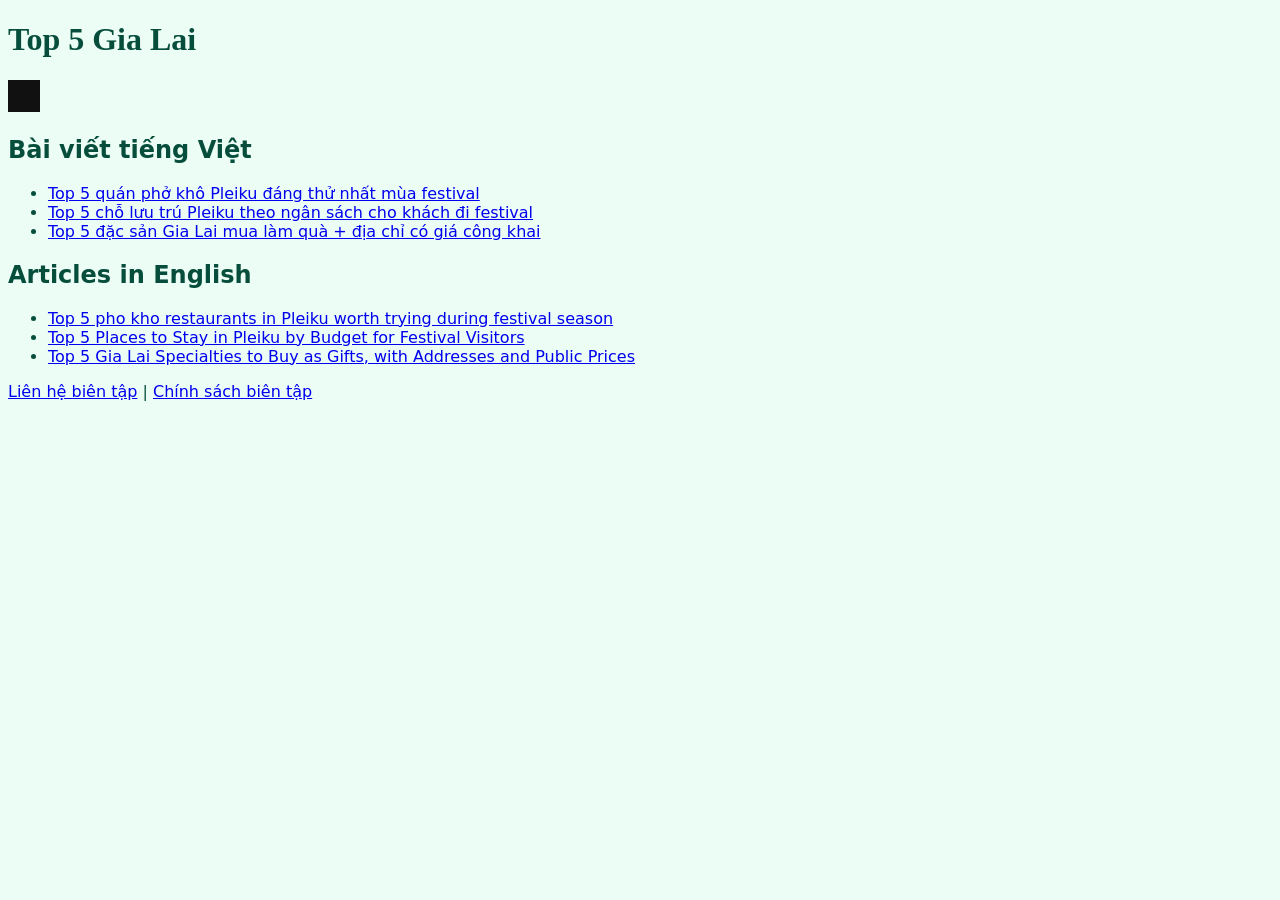
==== index.html @ 8ee1251d "Deploy top5gialai site v2 (frame + 6 articles, Analytics, CSP fix)" ====
<!DOCTYPE html><html lang="vi"><head><meta http-equiv="Content-Security-Policy" content="default-src 'self'; img-src 'self' data: https://static.cloudflareinsights.com; script-src-elem 'self' https://static.cloudflareinsights.com https://www.googletagmanager.com 'sha256-UXmooJPguoqOtVRpI6l/FpOUixE/SNHxZro4If8JUB8=' 'sha256-Fy3p0qXgxsCeh59UKZ5259oJk9CBX78bIwkifo+Gm1g='; style-src-elem 'self'; connect-src 'self' https://static.cloudflareinsights.com https://www.google-analytics.com https://region1.google-analytics.com https://www.googletagmanager.com;"><meta charset="utf-8"><title>Top 5 Gia Lai</title><meta name="description" content="Top 5 Gia Lai: top 5 quán phở khô Pleiku, chỗ lưu trú theo ngân sách và đặc sản Gia Lai mua làm quà."><meta name="viewport" content="width=device-width,initial-scale=1"><link rel="canonical" href="https://top5gialai.com/"><meta property="og:title" content="Top 5 Gia Lai"><meta property="og:image" content="/anh-thu.png"><meta property="og:description" content="Top 5 Gia Lai: top 5 quán phở khô Pleiku, chỗ lưu trú theo ngân sách và đặc sản Gia Lai mua làm quà."><script type="application/ld+json">{"@context":"https://schema.org","@type":"WebSite","name":"Top 5 Gia Lai"}</script>  <script type="module" crossorigin="" src="/assets/index-7Z1wh7cP.js"></script>
  <link rel="stylesheet" crossorigin="" href="/assets/index-DEoJrRp4.css">
<!-- Google tag (gtag.js) -->
<script async src="https://www.googletagmanager.com/gtag/js?id=G-HRZZ1B5LQT"></script>
<script>
  window.dataLayer = window.dataLayer || [];
  function gtag(){dataLayer.push(arguments);}
  gtag('js', new Date());
  gtag('config', 'G-HRZZ1B5LQT');
</script>
</head><body><h1>Top 5 Gia Lai</h1><img src="/logo.svg" width="32" height="32" alt="Logo mẫu">
<h2>Bài viết tiếng Việt</h2><ul>
<li><a href="/bai-viet/top-5-quan-pho-kho-pleiku.html">Top 5 quán phở khô Pleiku đáng thử nhất mùa festival</a></li>
<li><a href="/bai-viet/top-5-cho-luu-tru-pleiku-theo-ngan-sach.html">Top 5 chỗ lưu trú Pleiku theo ngân sách cho khách đi festival</a></li>
<li><a href="/bai-viet/top-5-dac-san-gia-lai-mua-lam-qua-dia-chi-gia-cong-khai.html">Top 5 đặc sản Gia Lai mua làm quà + địa chỉ có giá công khai</a></li>
</ul><h2>Articles in English</h2><ul>
<li><a href="/bai-viet/top-5-pho-kho-pleiku-en.html">Top 5 pho kho restaurants in Pleiku worth trying during festival season</a></li>
<li><a href="/bai-viet/top-5-places-to-stay-pleiku-by-budget-en.html">Top 5 Places to Stay in Pleiku by Budget for Festival Visitors</a></li>
<li><a href="/bai-viet/top-5-gia-lai-specialties-gifts-en.html">Top 5 Gia Lai Specialties to Buy as Gifts, with Addresses and Public Prices</a></li>
</ul><p><a href="/lien-he.html">Liên hệ biên tập</a> | <a href="/chinh-sach-bien-tap.html">Chính sách biên tập</a></p>
<script defer src="https://static.cloudflareinsights.com/beacon.min.js" data-cf-beacon='{"token": "f474a5814be14bfebde45ad0e4297046"}'></script></body></html>
---- assets/index-DEoJrRp4.css ----
@font-face{font-family:Be Vietnam Pro;font-style:normal;font-display:swap;font-weight:700;src:url(/assets/be-vietnam-pro-latin-700-normal-DlW1Zbsh.woff2)format("woff2"),url(/assets/be-vietnam-pro-latin-700-normal-C2EtzaOi.woff)format("woff")}@font-face{font-family:Be Vietnam Pro;font-style:normal;font-display:swap;font-weight:700;src:url(/assets/be-vietnam-pro-vietnamese-700-normal-Csr0PCuG.woff2)format("woff2"),url(/assets/be-vietnam-pro-vietnamese-700-normal-By_5yT39.woff)format("woff")}@font-face{font-family:Noto Sans;font-style:normal;font-display:swap;font-weight:400;src:url(/assets/noto-sans-latin-400-normal-BTkUljjl.woff2)format("woff2"),url(/assets/noto-sans-latin-400-normal-DPpKfCgK.woff)format("woff")}@font-face{font-family:Noto Sans;font-style:normal;font-display:swap;font-weight:400;src:url(/assets/noto-sans-vietnamese-400-normal-D2wP-Vm-.woff2)format("woff2"),url(/assets/noto-sans-vietnamese-400-normal-C3Al4sv4.woff)format("woff")}@font-face{font-family:Noto Sans;font-style:normal;font-display:swap;font-weight:700;src:url(/assets/noto-sans-latin-700-normal-CrvTEWhy.woff2)format("woff2"),url(/assets/noto-sans-latin-700-normal-ZyrKABVF.woff)format("woff")}@font-face{font-family:Noto Sans;font-style:normal;font-display:swap;font-weight:700;src:url(/assets/noto-sans-vietnamese-700-normal-DayJ0F-f.woff2)format("woff2"),url(/assets/noto-sans-vietnamese-700-normal-1GL2JyGE.woff)format("woff")}:root{--primary:#059669;--accent:#ea580c;--bg:#ecfdf5;--fg:#064e3b;--muted:#475569;--border:#a7f3d0;--on-primary:#000;--on-accent:#000}body{background:var(--bg);color:var(--fg);font-family:Roboto,system-ui,sans-serif}h1{font-family:Newsreader,Georgia,serif}.btn{background:var(--primary);color:var(--on-primary);border:1px solid var(--border)}.btn-cta{background:var(--accent);color:var(--on-accent)}
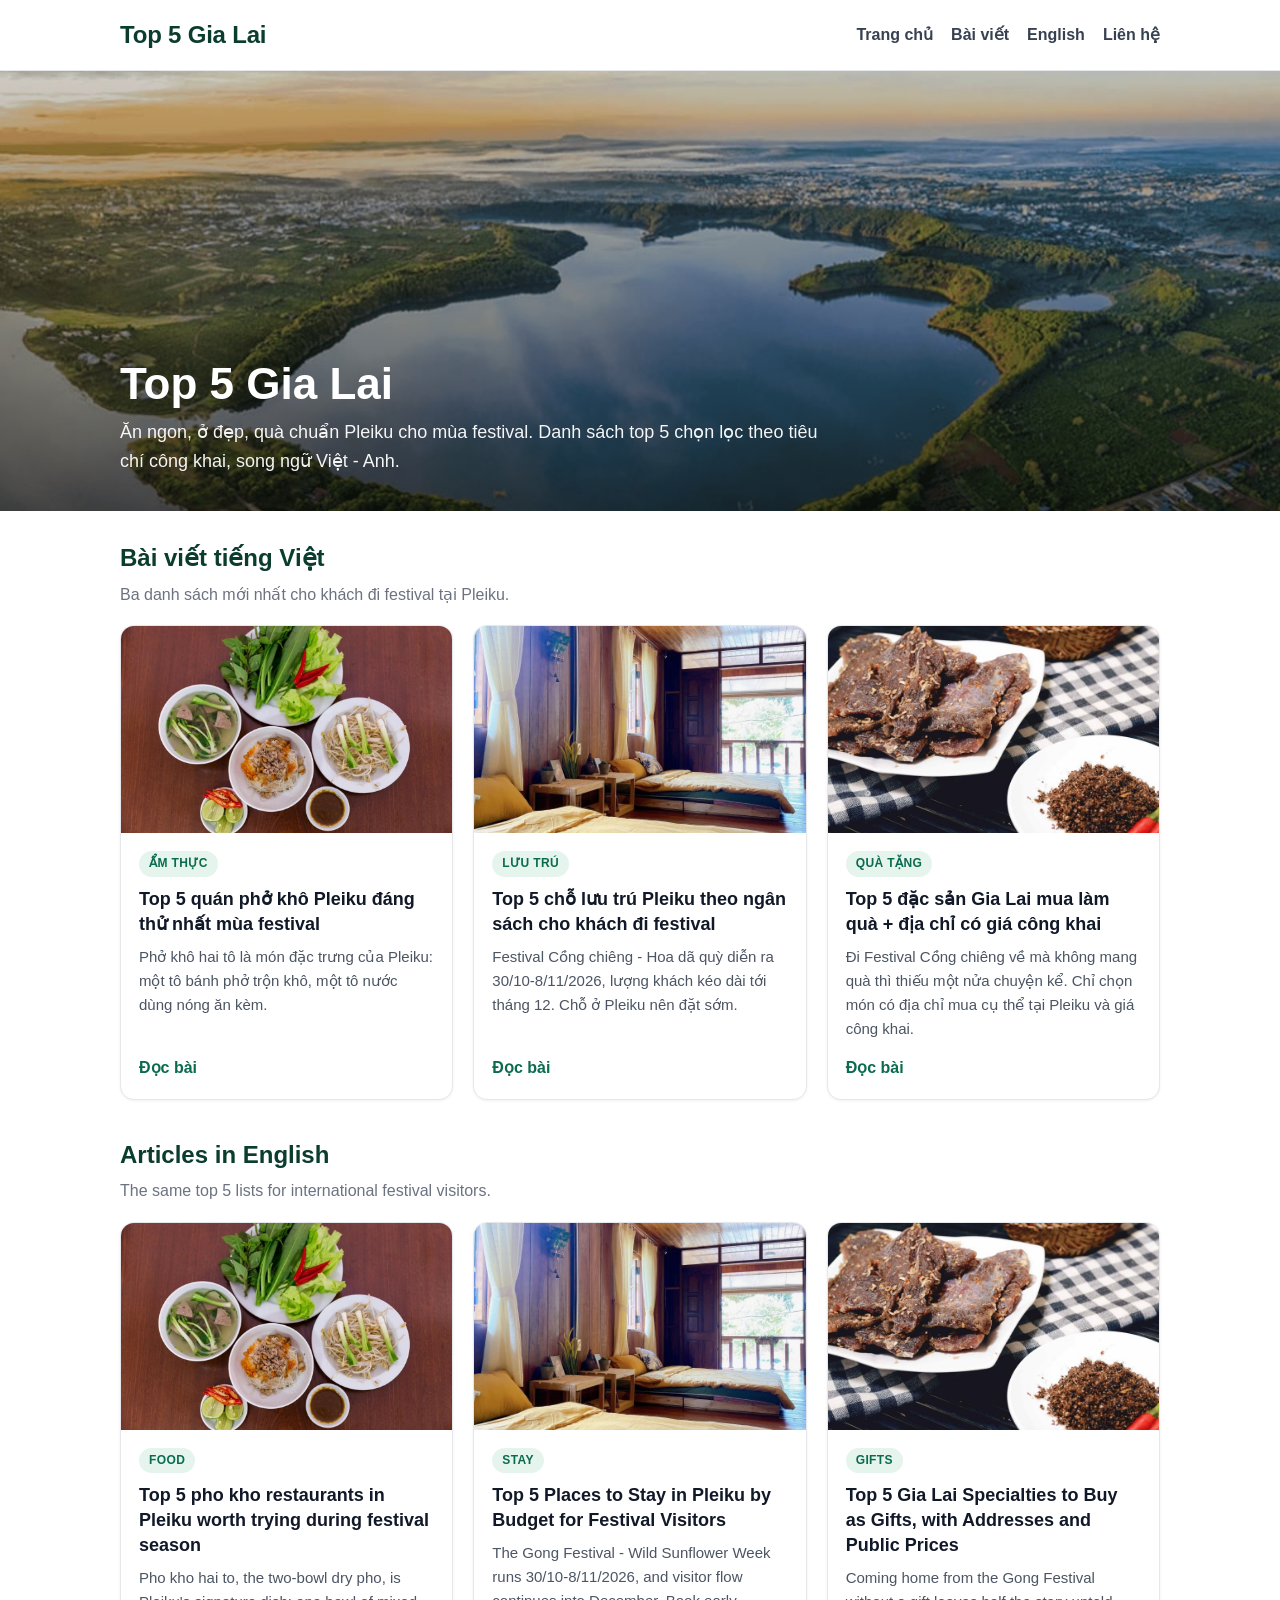
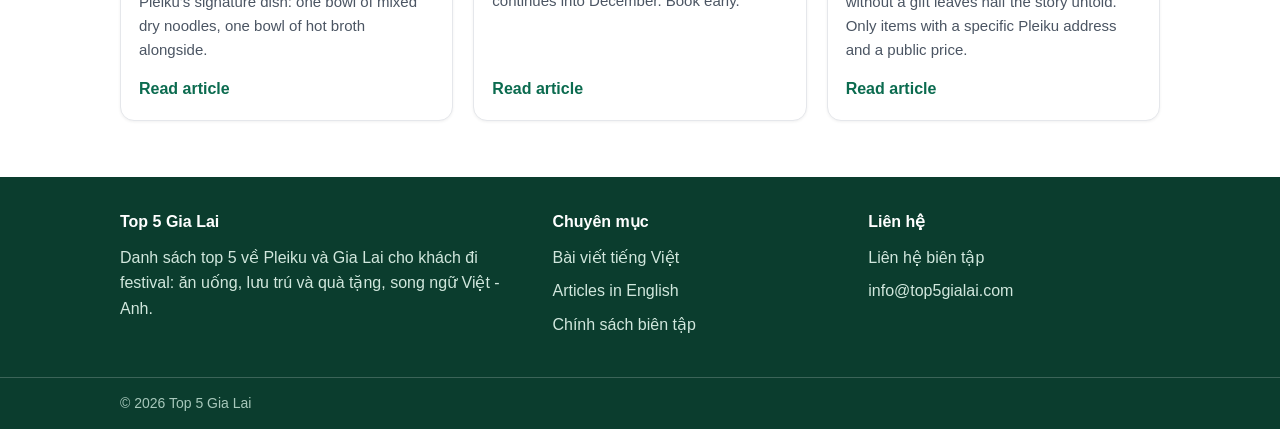
==== commit 67f185fb: "Redesign homepage: hero, nav, article cards, structured footer" ====
--- a/index.html
+++ b/index.html
@@ -1,5 +1,4 @@
-<!DOCTYPE html><html lang="vi"><head><meta http-equiv="Content-Security-Policy" content="default-src 'self'; img-src 'self' data: https://static.cloudflareinsights.com; script-src-elem 'self' https://static.cloudflareinsights.com https://www.googletagmanager.com 'sha256-UXmooJPguoqOtVRpI6l/FpOUixE/SNHxZro4If8JUB8=' 'sha256-Fy3p0qXgxsCeh59UKZ5259oJk9CBX78bIwkifo+Gm1g='; style-src-elem 'self'; connect-src 'self' https://static.cloudflareinsights.com https://www.google-analytics.com https://region1.google-analytics.com https://www.googletagmanager.com;"><meta charset="utf-8"><title>Top 5 Gia Lai</title><meta name="description" content="Top 5 Gia Lai: top 5 quán phở khô Pleiku, chỗ lưu trú theo ngân sách và đặc sản Gia Lai mua làm quà."><meta name="viewport" content="width=device-width,initial-scale=1"><link rel="canonical" href="https://top5gialai.com/"><meta property="og:title" content="Top 5 Gia Lai"><meta property="og:image" content="/anh-thu.png"><meta property="og:description" content="Top 5 Gia Lai: top 5 quán phở khô Pleiku, chỗ lưu trú theo ngân sách và đặc sản Gia Lai mua làm quà."><script type="application/ld+json">{"@context":"https://schema.org","@type":"WebSite","name":"Top 5 Gia Lai"}</script>  <script type="module" crossorigin="" src="/assets/index-7Z1wh7cP.js"></script>
-  <link rel="stylesheet" crossorigin="" href="/assets/index-DEoJrRp4.css">
+<!DOCTYPE html><html lang="vi"><head><meta http-equiv="Content-Security-Policy" content="default-src 'self'; img-src 'self' data: https://static.cloudflareinsights.com; script-src-elem 'self' https://static.cloudflareinsights.com https://www.googletagmanager.com 'sha256-UXmooJPguoqOtVRpI6l/FpOUixE/SNHxZro4If8JUB8=' 'sha256-Fy3p0qXgxsCeh59UKZ5259oJk9CBX78bIwkifo+Gm1g='; style-src-elem 'self'; connect-src 'self' https://static.cloudflareinsights.com https://www.google-analytics.com https://region1.google-analytics.com https://www.googletagmanager.com;"><meta charset="utf-8"><title>Top 5 Gia Lai</title><meta name="description" content="Top 5 Gia Lai: top 5 quán phở khô Pleiku, chỗ lưu trú theo ngân sách và đặc sản Gia Lai mua làm quà."><meta name="viewport" content="width=device-width,initial-scale=1"><link rel="canonical" href="https://top5gialai.com/"><meta property="og:title" content="Top 5 Gia Lai"><meta property="og:image" content="/images/hero-bienho.jpg"><meta property="og:description" content="Top 5 Gia Lai: top 5 quán phở khô Pleiku, chỗ lưu trú theo ngân sách và đặc sản Gia Lai mua làm quà."><script type="application/ld+json">{"@context":"https://schema.org","@type":"WebSite","name":"Top 5 Gia Lai"}</script><link rel="stylesheet" href="/assets/home.css">
 <!-- Google tag (gtag.js) -->
 <script async src="https://www.googletagmanager.com/gtag/js?id=G-HRZZ1B5LQT"></script>
 <script>
@@ -8,14 +7,20 @@
   gtag('js', new Date());
   gtag('config', 'G-HRZZ1B5LQT');
 </script>
-</head><body><h1>Top 5 Gia Lai</h1><img src="/logo.svg" width="32" height="32" alt="Logo mẫu">
-<h2>Bài viết tiếng Việt</h2><ul>
-<li><a href="/bai-viet/top-5-quan-pho-kho-pleiku.html">Top 5 quán phở khô Pleiku đáng thử nhất mùa festival</a></li>
-<li><a href="/bai-viet/top-5-cho-luu-tru-pleiku-theo-ngan-sach.html">Top 5 chỗ lưu trú Pleiku theo ngân sách cho khách đi festival</a></li>
-<li><a href="/bai-viet/top-5-dac-san-gia-lai-mua-lam-qua-dia-chi-gia-cong-khai.html">Top 5 đặc sản Gia Lai mua làm quà + địa chỉ có giá công khai</a></li>
-</ul><h2>Articles in English</h2><ul>
-<li><a href="/bai-viet/top-5-pho-kho-pleiku-en.html">Top 5 pho kho restaurants in Pleiku worth trying during festival season</a></li>
-<li><a href="/bai-viet/top-5-places-to-stay-pleiku-by-budget-en.html">Top 5 Places to Stay in Pleiku by Budget for Festival Visitors</a></li>
-<li><a href="/bai-viet/top-5-gia-lai-specialties-gifts-en.html">Top 5 Gia Lai Specialties to Buy as Gifts, with Addresses and Public Prices</a></li>
-</ul><p><a href="/lien-he.html">Liên hệ biên tập</a> | <a href="/chinh-sach-bien-tap.html">Chính sách biên tập</a></p>
-<script defer src="https://static.cloudflareinsights.com/beacon.min.js" data-cf-beacon='{"token": "f474a5814be14bfebde45ad0e4297046"}'></script></body></html>+</head><body>
+<header class="site"><div class="wrap"><div class="brand">Top 5 Gia Lai</div><nav class="main"><a href="/">Trang chủ</a><a href="#bai-viet">Bài viết</a><a href="#english">English</a><a href="/lien-he.html">Liên hệ</a></nav></div></header>
+<div class="hero"><img src="/images/hero-bienho.jpg" alt="Toàn cảnh Biển Hồ Pleiku, Gia Lai"><div class="shade"></div><div class="text"><div class="wrap"><h1>Top 5 Gia Lai</h1><p>Ăn ngon, ở đẹp, quà chuẩn Pleiku cho mùa festival. Danh sách top 5 chọn lọc theo tiêu chí công khai, song ngữ Việt - Anh.</p></div></div></div>
+<main><div class="wrap">
+<section class="block" id="bai-viet"><h2>Bài viết tiếng Việt</h2><p class="sub">Ba danh sách mới nhất cho khách đi festival tại Pleiku.</p><div class="grid">
+<article class="card"><img src="/images/pho-kho.jpg" alt="Tô phở khô Gia Lai ăn kèm rau sống và chanh ớt"><div class="body"><div><span class="tag">Ẩm thực</span></div><h3><a href="/bai-viet/top-5-quan-pho-kho-pleiku.html">Top 5 quán phở khô Pleiku đáng thử nhất mùa festival</a></h3><p>Phở khô hai tô là món đặc trưng của Pleiku: một tô bánh phở trộn khô, một tô nước dùng nóng ăn kèm.</p><a class="more" href="/bai-viet/top-5-quan-pho-kho-pleiku.html">Đọc bài</a></div></article>
+<article class="card"><img src="/images/homestay.jpg" alt="Phòng homestay gỗ ấm cúng tại Pleiku"><div class="body"><div><span class="tag">Lưu trú</span></div><h3><a href="/bai-viet/top-5-cho-luu-tru-pleiku-theo-ngan-sach.html">Top 5 chỗ lưu trú Pleiku theo ngân sách cho khách đi festival</a></h3><p>Festival Cồng chiêng - Hoa dã quỳ diễn ra 30/10-8/11/2026, lượng khách kéo dài tới tháng 12. Chỗ ở Pleiku nên đặt sớm.</p><a class="more" href="/bai-viet/top-5-cho-luu-tru-pleiku-theo-ngan-sach.html">Đọc bài</a></div></article>
+<article class="card"><img src="/images/dac-san.jpg" alt="Bò một nắng và muối kiến vàng, đặc sản Gia Lai mua làm quà"><div class="body"><div><span class="tag">Quà tặng</span></div><h3><a href="/bai-viet/top-5-dac-san-gia-lai-mua-lam-qua-dia-chi-gia-cong-khai.html">Top 5 đặc sản Gia Lai mua làm quà + địa chỉ có giá công khai</a></h3><p>Đi Festival Cồng chiêng về mà không mang quà thì thiếu một nửa chuyện kể. Chỉ chọn món có địa chỉ mua cụ thể tại Pleiku và giá công khai.</p><a class="more" href="/bai-viet/top-5-dac-san-gia-lai-mua-lam-qua-dia-chi-gia-cong-khai.html">Đọc bài</a></div></article>
+</div></section>
+<section class="block" id="english"><h2>Articles in English</h2><p class="sub">The same top 5 lists for international festival visitors.</p><div class="grid">
+<article class="card"><img src="/images/pho-kho.jpg" alt="A bowl of Gia Lai dry pho with fresh herbs, lime and chili"><div class="body"><div><span class="tag">Food</span></div><h3><a href="/bai-viet/top-5-pho-kho-pleiku-en.html">Top 5 pho kho restaurants in Pleiku worth trying during festival season</a></h3><p>Pho kho hai to, the two-bowl dry pho, is Pleiku's signature dish: one bowl of mixed dry noodles, one bowl of hot broth alongside.</p><a class="more" href="/bai-viet/top-5-pho-kho-pleiku-en.html">Read article</a></div></article>
+<article class="card"><img src="/images/homestay.jpg" alt="A cozy wooden homestay room in Pleiku"><div class="body"><div><span class="tag">Stay</span></div><h3><a href="/bai-viet/top-5-places-to-stay-pleiku-by-budget-en.html">Top 5 Places to Stay in Pleiku by Budget for Festival Visitors</a></h3><p>The Gong Festival - Wild Sunflower Week runs 30/10-8/11/2026, and visitor flow continues into December. Book early.</p><a class="more" href="/bai-viet/top-5-places-to-stay-pleiku-by-budget-en.html">Read article</a></div></article>
+<article class="card"><img src="/images/dac-san.jpg" alt="Gia Lai sun-dried beef with yellow ant salt, a gift specialty"><div class="body"><div><span class="tag">Gifts</span></div><h3><a href="/bai-viet/top-5-gia-lai-specialties-gifts-en.html">Top 5 Gia Lai Specialties to Buy as Gifts, with Addresses and Public Prices</a></h3><p>Coming home from the Gong Festival without a gift leaves half the story untold. Only items with a specific Pleiku address and a public price.</p><a class="more" href="/bai-viet/top-5-gia-lai-specialties-gifts-en.html">Read article</a></div></article>
+</div></section>
+</div></main>
+<footer class="site"><div class="wrap"><div><h4>Top 5 Gia Lai</h4><p>Danh sách top 5 về Pleiku và Gia Lai cho khách đi festival: ăn uống, lưu trú và quà tặng, song ngữ Việt - Anh.</p></div><div><h4>Chuyên mục</h4><ul><li><a href="#bai-viet">Bài viết tiếng Việt</a></li><li><a href="#english">Articles in English</a></li><li><a href="/chinh-sach-bien-tap.html">Chính sách biên tập</a></li></ul></div><div><h4>Liên hệ</h4><ul><li><a href="/lien-he.html">Liên hệ biên tập</a></li><li><a href="mailto:info@top5gialai.com">info@top5gialai.com</a></li></ul></div></div><div class="base"><div class="wrap">© 2026 Top 5 Gia Lai</div></div></footer>
+<script defer src="https://static.cloudflareinsights.com/beacon.min.js" data-cf-beacon='{"token": "f474a5814be14bfebde45ad0e4297046"}'></script></body></html>
--- a/assets/home.css
+++ b/assets/home.css
@@ -0,0 +1 @@
+*{box-sizing:border-box}body{margin:0;font-family:-apple-system,"Segoe UI",Roboto,"Helvetica Neue",Arial,sans-serif;color:#1f2937;background:#ffffff;line-height:1.6}a{color:#0b6b4f;text-decoration:none}a:hover{text-decoration:underline}.wrap{max-width:1080px;margin:0 auto;padding:0 20px}header.site{border-bottom:1px solid #e5e7eb}header.site .wrap{display:flex;align-items:center;justify-content:space-between;gap:16px;padding-top:16px;padding-bottom:16px}.brand{font-size:24px;font-weight:800;color:#0b3d2e;letter-spacing:-.2px}nav.main a{margin-left:18px;font-weight:600;color:#374151}nav.main a:first-child{margin-left:0}.hero{position:relative;color:#fff}.hero img{width:100%;height:440px;object-fit:cover;display:block}.hero .shade{position:absolute;inset:0;background:linear-gradient(180deg,rgba(0,0,0,.15),rgba(0,0,0,.62))}.hero .text{position:absolute;left:0;right:0;bottom:0}.hero .text .wrap{padding-bottom:36px}.hero h1{font-size:44px;line-height:1.15;margin:0 0 8px}.hero p{font-size:18px;margin:0;max-width:720px;opacity:.95}main{padding:28px 0 8px}section.block{margin-bottom:36px}section.block h2{font-size:24px;color:#0b3d2e;margin:0 0 4px}section.block .sub{color:#6b7280;margin:0 0 18px}.grid{display:grid;grid-template-columns:repeat(3,1fr);gap:20px}article.card{border:1px solid #e5e7eb;border-radius:14px;overflow:hidden;background:#fff;box-shadow:0 1px 3px rgba(0,0,0,.06);display:flex;flex-direction:column}article.card img{width:100%;aspect-ratio:16/10;object-fit:cover;display:block}article.card .body{padding:16px 18px 18px;display:flex;flex-direction:column;flex:1}article.card .tag{display:inline-block;font-size:12px;font-weight:700;letter-spacing:.4px;text-transform:uppercase;color:#0b6b4f;background:#e6f4ee;border-radius:999px;padding:3px 10px;margin-bottom:10px}article.card h3{font-size:18px;line-height:1.4;margin:0 0 8px}article.card h3 a{color:#111827}article.card p{font-size:15px;color:#4b5563;margin:0 0 14px;flex:1}article.card .more{font-weight:700}footer.site{background:#0b3d2e;color:#d1e7dd;margin-top:12px}footer.site .wrap{display:grid;grid-template-columns:1.4fr 1fr 1fr;gap:24px;padding-top:32px;padding-bottom:32px}footer.site h4{color:#fff;margin:0 0 10px;font-size:16px}footer.site p{margin:0}footer.site ul{list-style:none;margin:0;padding:0}footer.site li{margin-bottom:8px}footer.site a{color:#d1e7dd}footer.site .base{border-top:1px solid rgba(255,255,255,.2)}footer.site .base .wrap{padding-top:14px;padding-bottom:14px;display:block;font-size:14px;color:#a7c8bb}@media(max-width:900px){.grid{grid-template-columns:repeat(2,1fr)}.hero img{height:340px}.hero h1{font-size:34px}footer.site .wrap{grid-template-columns:1fr 1fr}}@media(max-width:600px){.grid{grid-template-columns:1fr}header.site .wrap{flex-direction:column;align-items:flex-start}nav.main a{margin-left:0;margin-right:16px}.hero img{height:260px}.hero h1{font-size:28px}.hero p{font-size:16px}footer.site .wrap{grid-template-columns:1fr}}
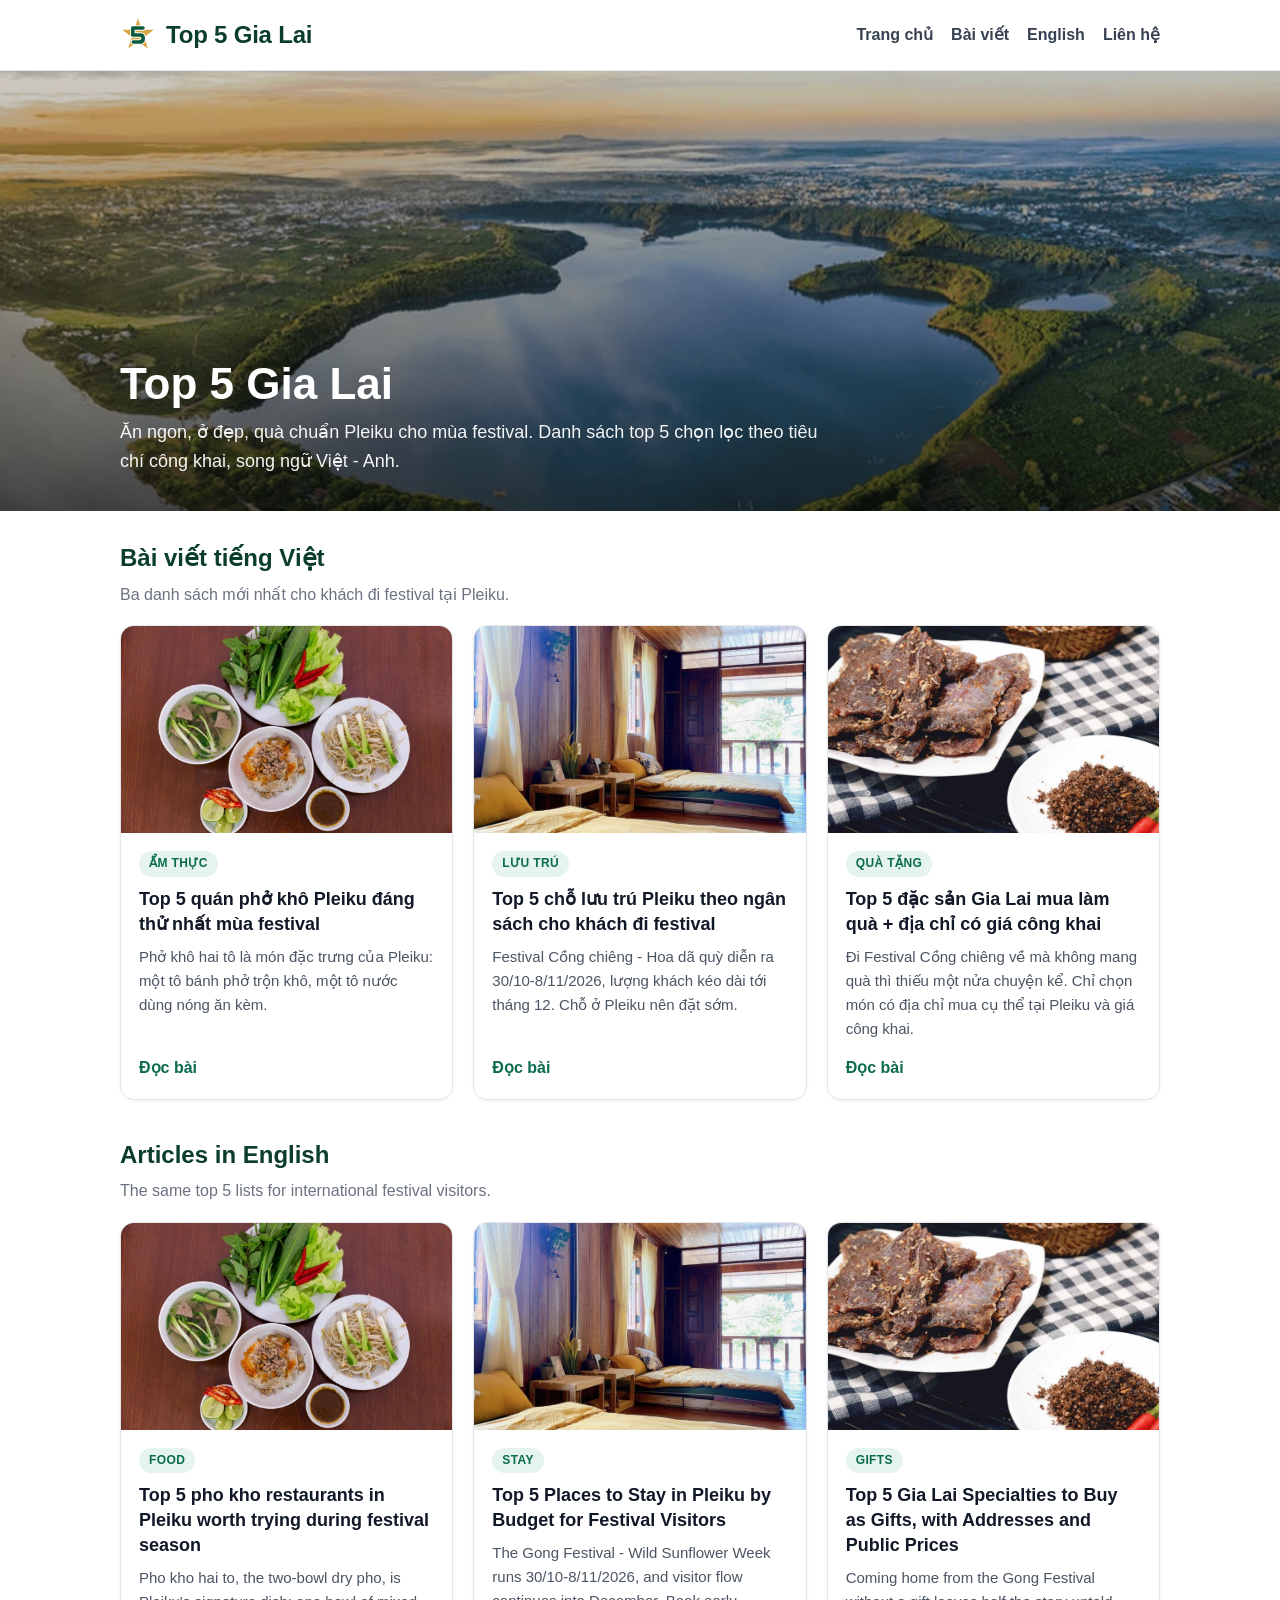
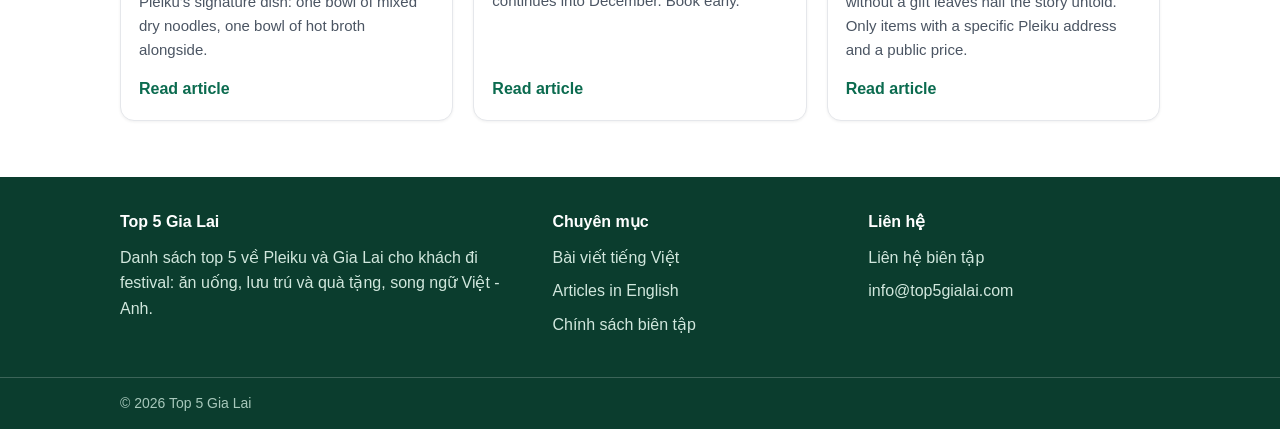
==== commit 11c0ee00: "Add interim star+5 logo mark to header and favicon on all pages" ====
--- a/index.html
+++ b/index.html
@@ -7,8 +7,8 @@
   gtag('js', new Date());
   gtag('config', 'G-HRZZ1B5LQT');
 </script>
-</head><body>
-<header class="site"><div class="wrap"><div class="brand">Top 5 Gia Lai</div><nav class="main"><a href="/">Trang chủ</a><a href="#bai-viet">Bài viết</a><a href="#english">English</a><a href="/lien-he.html">Liên hệ</a></nav></div></header>
+<link rel="icon" type="image/svg+xml" href="/favicon.svg"></head><body>
+<header class="site"><div class="wrap"><div class="brand"><img src="/images/logo.svg" alt="" width="36" height="36"><span>Top 5 Gia Lai</span></div><nav class="main"><a href="/">Trang chủ</a><a href="#bai-viet">Bài viết</a><a href="#english">English</a><a href="/lien-he.html">Liên hệ</a></nav></div></header>
 <div class="hero"><img src="/images/hero-bienho.jpg" alt="Toàn cảnh Biển Hồ Pleiku, Gia Lai"><div class="shade"></div><div class="text"><div class="wrap"><h1>Top 5 Gia Lai</h1><p>Ăn ngon, ở đẹp, quà chuẩn Pleiku cho mùa festival. Danh sách top 5 chọn lọc theo tiêu chí công khai, song ngữ Việt - Anh.</p></div></div></div>
 <main><div class="wrap">
 <section class="block" id="bai-viet"><h2>Bài viết tiếng Việt</h2><p class="sub">Ba danh sách mới nhất cho khách đi festival tại Pleiku.</p><div class="grid">
--- a/assets/home.css
+++ b/assets/home.css
@@ -1 +1,13 @@
 *{box-sizing:border-box}body{margin:0;font-family:-apple-system,"Segoe UI",Roboto,"Helvetica Neue",Arial,sans-serif;color:#1f2937;background:#ffffff;line-height:1.6}a{color:#0b6b4f;text-decoration:none}a:hover{text-decoration:underline}.wrap{max-width:1080px;margin:0 auto;padding:0 20px}header.site{border-bottom:1px solid #e5e7eb}header.site .wrap{display:flex;align-items:center;justify-content:space-between;gap:16px;padding-top:16px;padding-bottom:16px}.brand{font-size:24px;font-weight:800;color:#0b3d2e;letter-spacing:-.2px}nav.main a{margin-left:18px;font-weight:600;color:#374151}nav.main a:first-child{margin-left:0}.hero{position:relative;color:#fff}.hero img{width:100%;height:440px;object-fit:cover;display:block}.hero .shade{position:absolute;inset:0;background:linear-gradient(180deg,rgba(0,0,0,.15),rgba(0,0,0,.62))}.hero .text{position:absolute;left:0;right:0;bottom:0}.hero .text .wrap{padding-bottom:36px}.hero h1{font-size:44px;line-height:1.15;margin:0 0 8px}.hero p{font-size:18px;margin:0;max-width:720px;opacity:.95}main{padding:28px 0 8px}section.block{margin-bottom:36px}section.block h2{font-size:24px;color:#0b3d2e;margin:0 0 4px}section.block .sub{color:#6b7280;margin:0 0 18px}.grid{display:grid;grid-template-columns:repeat(3,1fr);gap:20px}article.card{border:1px solid #e5e7eb;border-radius:14px;overflow:hidden;background:#fff;box-shadow:0 1px 3px rgba(0,0,0,.06);display:flex;flex-direction:column}article.card img{width:100%;aspect-ratio:16/10;object-fit:cover;display:block}article.card .body{padding:16px 18px 18px;display:flex;flex-direction:column;flex:1}article.card .tag{display:inline-block;font-size:12px;font-weight:700;letter-spacing:.4px;text-transform:uppercase;color:#0b6b4f;background:#e6f4ee;border-radius:999px;padding:3px 10px;margin-bottom:10px}article.card h3{font-size:18px;line-height:1.4;margin:0 0 8px}article.card h3 a{color:#111827}article.card p{font-size:15px;color:#4b5563;margin:0 0 14px;flex:1}article.card .more{font-weight:700}footer.site{background:#0b3d2e;color:#d1e7dd;margin-top:12px}footer.site .wrap{display:grid;grid-template-columns:1.4fr 1fr 1fr;gap:24px;padding-top:32px;padding-bottom:32px}footer.site h4{color:#fff;margin:0 0 10px;font-size:16px}footer.site p{margin:0}footer.site ul{list-style:none;margin:0;padding:0}footer.site li{margin-bottom:8px}footer.site a{color:#d1e7dd}footer.site .base{border-top:1px solid rgba(255,255,255,.2)}footer.site .base .wrap{padding-top:14px;padding-bottom:14px;display:block;font-size:14px;color:#a7c8bb}@media(max-width:900px){.grid{grid-template-columns:repeat(2,1fr)}.hero img{height:340px}.hero h1{font-size:34px}footer.site .wrap{grid-template-columns:1fr 1fr}}@media(max-width:600px){.grid{grid-template-columns:1fr}header.site .wrap{flex-direction:column;align-items:flex-start}nav.main a{margin-left:0;margin-right:16px}.hero img{height:260px}.hero h1{font-size:28px}.hero p{font-size:16px}footer.site .wrap{grid-template-columns:1fr}}
+.content{max-width:760px;margin:0 auto}
+.content h1{font-size:34px;line-height:1.25;color:#0b3d2e;margin:8px 0 16px}
+.content h2{font-size:24px;color:#0b3d2e;margin:32px 0 12px}
+.content h3{font-size:19px;color:#0b3d2e;margin:24px 0 10px}
+.content p{margin:0 0 16px}
+.content ul,.content ol{margin:0 0 16px;padding-left:24px}
+.content li{margin-bottom:6px}
+.content img{max-width:100%;height:auto;border-radius:12px}
+@media(max-width:640px){.content h1{font-size:28px}.content h2{font-size:21px}}
+
+.brand{display:flex;align-items:center;gap:10px}
+.brand img{width:36px;height:36px;display:block}
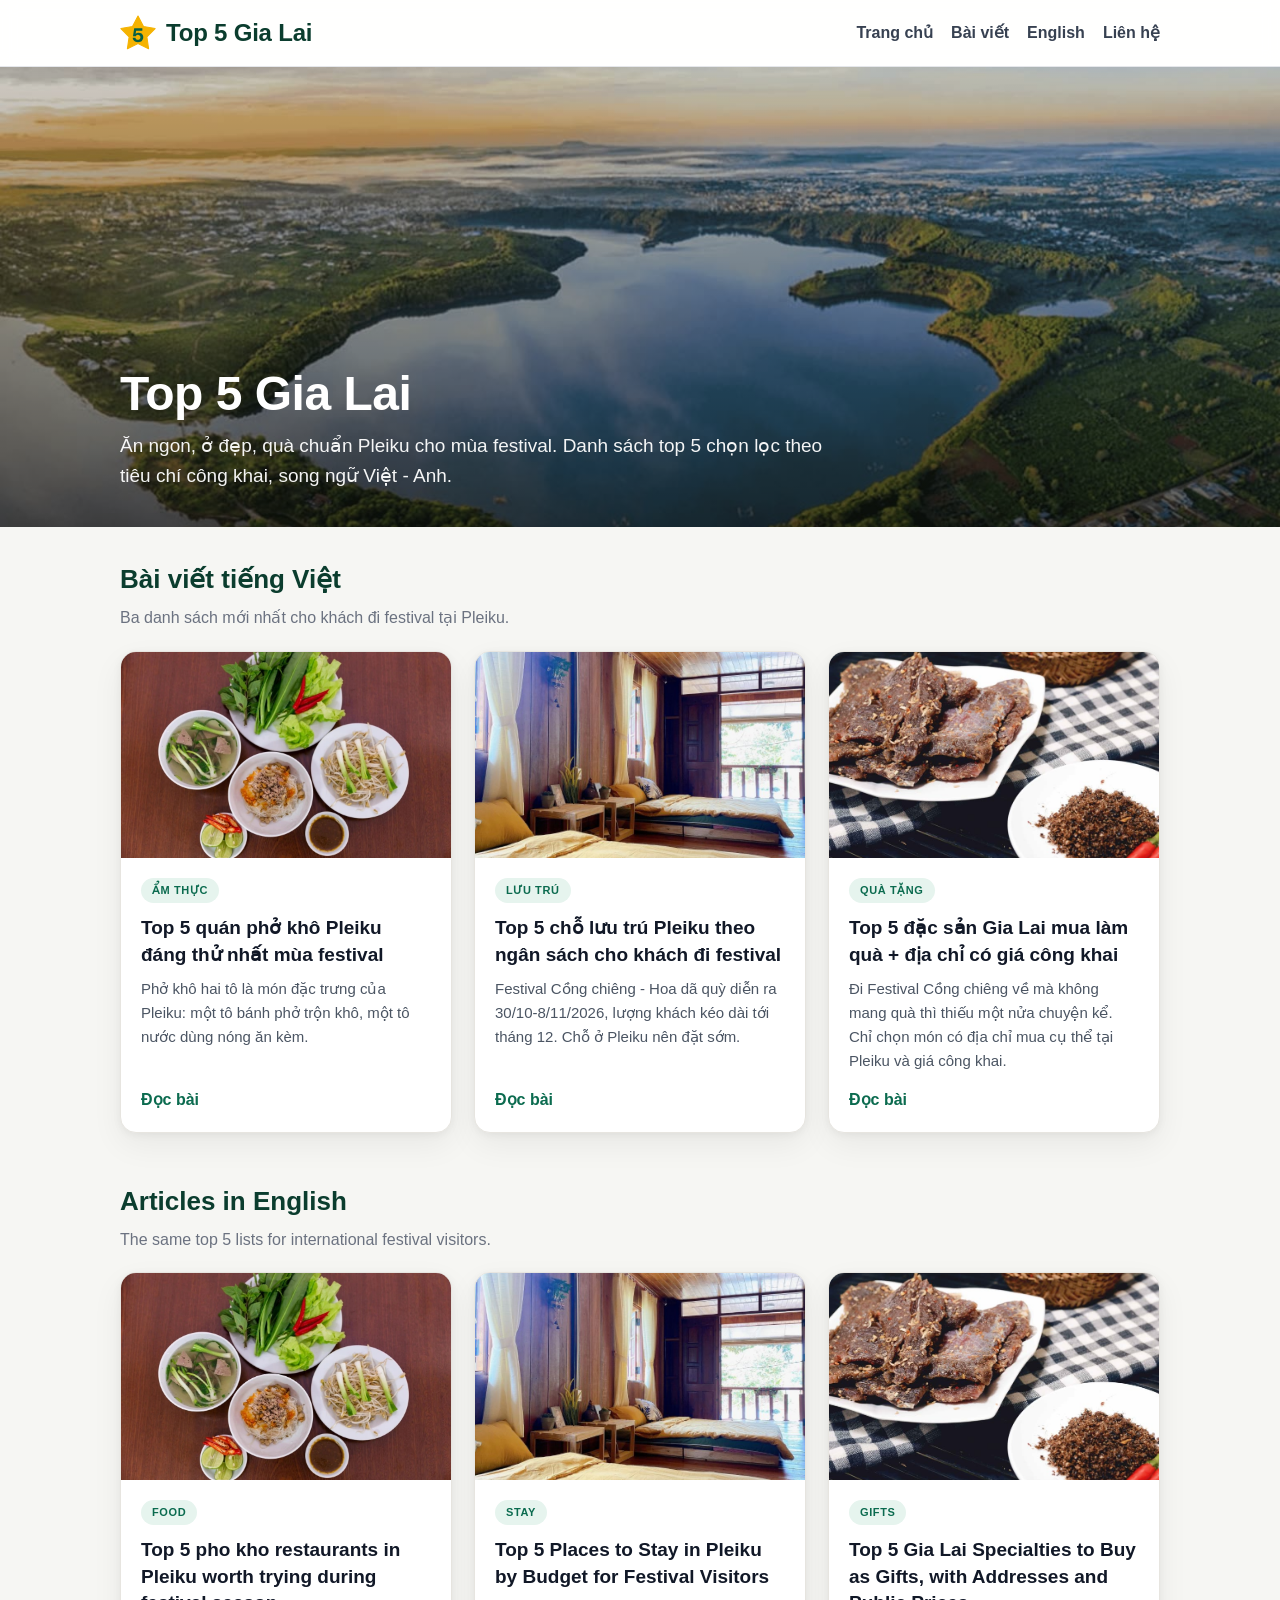
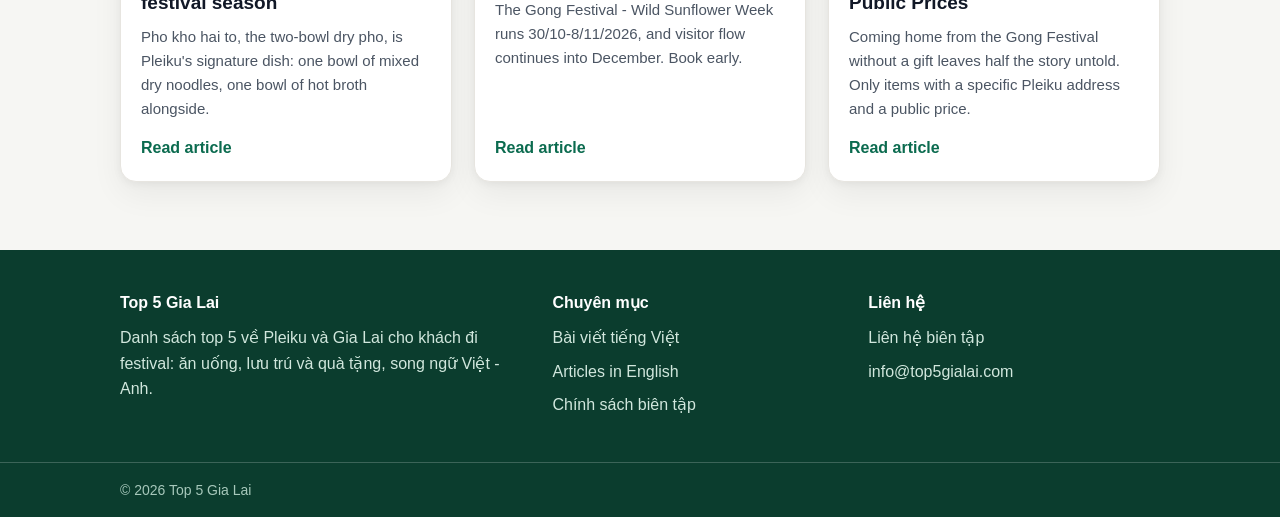
==== commit 01355967: "Redraw header logo and switch to images/logo-v2.svg to bust cached placeholder" ====
--- a/index.html
+++ b/index.html
@@ -8,7 +8,7 @@
   gtag('config', 'G-HRZZ1B5LQT');
 </script>
 <link rel="icon" type="image/svg+xml" href="/favicon.svg"></head><body>
-<header class="site"><div class="wrap"><div class="brand"><img src="/images/logo.svg" alt="" width="36" height="36"><span>Top 5 Gia Lai</span></div><nav class="main"><a href="/">Trang chủ</a><a href="#bai-viet">Bài viết</a><a href="#english">English</a><a href="/lien-he.html">Liên hệ</a></nav></div></header>
+<header class="site"><div class="wrap"><div class="brand"><img src="/images/logo-v2.svg" alt="" width="36" height="36"><span>Top 5 Gia Lai</span></div><nav class="main"><a href="/">Trang chủ</a><a href="#bai-viet">Bài viết</a><a href="#english">English</a><a href="/lien-he.html">Liên hệ</a></nav></div></header>
 <div class="hero"><img src="/images/hero-bienho.jpg" alt="Toàn cảnh Biển Hồ Pleiku, Gia Lai"><div class="shade"></div><div class="text"><div class="wrap"><h1>Top 5 Gia Lai</h1><p>Ăn ngon, ở đẹp, quà chuẩn Pleiku cho mùa festival. Danh sách top 5 chọn lọc theo tiêu chí công khai, song ngữ Việt - Anh.</p></div></div></div>
 <main><div class="wrap">
 <section class="block" id="bai-viet"><h2>Bài viết tiếng Việt</h2><p class="sub">Ba danh sách mới nhất cho khách đi festival tại Pleiku.</p><div class="grid">
--- a/assets/home.css
+++ b/assets/home.css
@@ -1,12 +1,24 @@
-*{box-sizing:border-box}body{margin:0;font-family:-apple-system,"Segoe UI",Roboto,"Helvetica Neue",Arial,sans-serif;color:#1f2937;background:#ffffff;line-height:1.6}a{color:#0b6b4f;text-decoration:none}a:hover{text-decoration:underline}.wrap{max-width:1080px;margin:0 auto;padding:0 20px}header.site{border-bottom:1px solid #e5e7eb}header.site .wrap{display:flex;align-items:center;justify-content:space-between;gap:16px;padding-top:16px;padding-bottom:16px}.brand{font-size:24px;font-weight:800;color:#0b3d2e;letter-spacing:-.2px}nav.main a{margin-left:18px;font-weight:600;color:#374151}nav.main a:first-child{margin-left:0}.hero{position:relative;color:#fff}.hero img{width:100%;height:440px;object-fit:cover;display:block}.hero .shade{position:absolute;inset:0;background:linear-gradient(180deg,rgba(0,0,0,.15),rgba(0,0,0,.62))}.hero .text{position:absolute;left:0;right:0;bottom:0}.hero .text .wrap{padding-bottom:36px}.hero h1{font-size:44px;line-height:1.15;margin:0 0 8px}.hero p{font-size:18px;margin:0;max-width:720px;opacity:.95}main{padding:28px 0 8px}section.block{margin-bottom:36px}section.block h2{font-size:24px;color:#0b3d2e;margin:0 0 4px}section.block .sub{color:#6b7280;margin:0 0 18px}.grid{display:grid;grid-template-columns:repeat(3,1fr);gap:20px}article.card{border:1px solid #e5e7eb;border-radius:14px;overflow:hidden;background:#fff;box-shadow:0 1px 3px rgba(0,0,0,.06);display:flex;flex-direction:column}article.card img{width:100%;aspect-ratio:16/10;object-fit:cover;display:block}article.card .body{padding:16px 18px 18px;display:flex;flex-direction:column;flex:1}article.card .tag{display:inline-block;font-size:12px;font-weight:700;letter-spacing:.4px;text-transform:uppercase;color:#0b6b4f;background:#e6f4ee;border-radius:999px;padding:3px 10px;margin-bottom:10px}article.card h3{font-size:18px;line-height:1.4;margin:0 0 8px}article.card h3 a{color:#111827}article.card p{font-size:15px;color:#4b5563;margin:0 0 14px;flex:1}article.card .more{font-weight:700}footer.site{background:#0b3d2e;color:#d1e7dd;margin-top:12px}footer.site .wrap{display:grid;grid-template-columns:1.4fr 1fr 1fr;gap:24px;padding-top:32px;padding-bottom:32px}footer.site h4{color:#fff;margin:0 0 10px;font-size:16px}footer.site p{margin:0}footer.site ul{list-style:none;margin:0;padding:0}footer.site li{margin-bottom:8px}footer.site a{color:#d1e7dd}footer.site .base{border-top:1px solid rgba(255,255,255,.2)}footer.site .base .wrap{padding-top:14px;padding-bottom:14px;display:block;font-size:14px;color:#a7c8bb}@media(max-width:900px){.grid{grid-template-columns:repeat(2,1fr)}.hero img{height:340px}.hero h1{font-size:34px}footer.site .wrap{grid-template-columns:1fr 1fr}}@media(max-width:600px){.grid{grid-template-columns:1fr}header.site .wrap{flex-direction:column;align-items:flex-start}nav.main a{margin-left:0;margin-right:16px}.hero img{height:260px}.hero h1{font-size:28px}.hero p{font-size:16px}footer.site .wrap{grid-template-columns:1fr}}
+*{box-sizing:border-box}body{margin:0;font-family:-apple-system,"Segoe UI",Roboto,"Helvetica Neue",Arial,sans-serif;color:#1f2937;background:#f6f6f3;line-height:1.6}a{color:#0b6b4f;text-decoration:none}a:hover{text-decoration:underline}.wrap{max-width:1080px;margin:0 auto;padding:0 20px}header.site{position:sticky;top:0;z-index:10;background:rgba(255,255,255,.92);backdrop-filter:blur(8px);border-bottom:1px solid #e5e7eb}header.site .wrap{display:flex;align-items:center;justify-content:space-between;gap:16px;padding-top:14px;padding-bottom:14px}.brand{font-size:24px;font-weight:800;color:#0b3d2e;letter-spacing:-.2px}nav.main a{margin-left:18px;font-weight:600;color:#374151}nav.main a:first-child{margin-left:0}.hero{position:relative;color:#fff}.hero img{width:100%;height:460px;object-fit:cover;display:block}.hero .shade{position:absolute;inset:0;background:linear-gradient(180deg,rgba(0,0,0,.15),rgba(0,0,0,.62))}.hero .text{position:absolute;left:0;right:0;bottom:0}.hero .text .wrap{padding-bottom:36px}.hero h1{font-size:48px;line-height:1.12;margin:0 0 10px;letter-spacing:-.5px}.hero p{font-size:19px;margin:0;max-width:720px;opacity:.95}main{padding:32px 0 8px}section.block{margin-bottom:48px;scroll-margin-top:76px}section.block h2{font-size:26px;font-weight:800;color:#0b3d2e;margin:0 0 4px}section.block .sub{color:#6b7280;margin:0 0 20px;font-size:16px}.grid{display:grid;grid-template-columns:repeat(3,1fr);gap:22px}article.card{border:1px solid #e7e5e0;border-radius:16px;overflow:hidden;background:#fff;box-shadow:0 2px 8px rgba(0,0,0,.05),0 12px 32px rgba(0,0,0,.06);display:flex;flex-direction:column;transition:transform .2s,box-shadow .2s}article.card:hover{transform:translateY(-3px);box-shadow:0 4px 12px rgba(0,0,0,.06),0 16px 40px rgba(0,0,0,.10)}article.card img{width:100%;aspect-ratio:16/10;object-fit:cover;display:block;transition:transform .3s}article.card:hover img{transform:scale(1.03)}article.card .body{padding:18px 20px 20px;display:flex;flex-direction:column;flex:1}article.card .tag{display:inline-block;font-size:11px;font-weight:800;letter-spacing:.6px;text-transform:uppercase;color:#0b6b4f;background:#e6f4ee;border-radius:999px;padding:4px 11px;margin-bottom:12px}article.card h3{font-size:19px;line-height:1.4;margin:0 0 8px}article.card h3 a{color:#111827}article.card p{font-size:15px;color:#4b5563;margin:0 0 14px;flex:1}article.card .more{font-weight:700}footer.site{background:#0b3d2e;color:#d1e7dd;margin-top:12px}footer.site .wrap{display:grid;grid-template-columns:1.4fr 1fr 1fr;gap:24px;padding-top:40px;padding-bottom:36px}footer.site h4{color:#fff;margin:0 0 10px;font-size:16px}footer.site p{margin:0}footer.site ul{list-style:none;margin:0;padding:0}footer.site li{margin-bottom:8px}footer.site a{color:#d1e7dd}footer.site .base{border-top:1px solid rgba(255,255,255,.2)}footer.site .base .wrap{padding-top:16px;padding-bottom:16px;display:block;font-size:14px;color:#a7c8bb}@media(max-width:900px){.grid{grid-template-columns:repeat(2,1fr)}.hero img{height:340px}.hero h1{font-size:34px}footer.site .wrap{grid-template-columns:1fr 1fr}}@media(max-width:600px){.grid{grid-template-columns:1fr}header.site .wrap{flex-direction:column;align-items:flex-start}nav.main a{margin-left:0;margin-right:16px}.hero img{height:280px}.hero h1{font-size:30px}.hero p{font-size:16px}footer.site .wrap{grid-template-columns:1fr}}
 .content{max-width:760px;margin:0 auto}
-.content h1{font-size:34px;line-height:1.25;color:#0b3d2e;margin:8px 0 16px}
+.content h1{font-size:36px;line-height:1.25;color:#0b3d2e;margin:8px 0 16px;letter-spacing:-.3px}
 .content h2{font-size:24px;color:#0b3d2e;margin:32px 0 12px}
 .content h3{font-size:19px;color:#0b3d2e;margin:24px 0 10px}
 .content p{margin:0 0 16px}
 .content ul,.content ol{margin:0 0 16px;padding-left:24px}
 .content li{margin-bottom:6px}
 .content img{max-width:100%;height:auto;border-radius:12px}
+.content figure.lead{margin:0 0 24px}
+.content figure.lead img{width:100%;aspect-ratio:16/9;object-fit:cover;border-radius:16px;box-shadow:0 8px 24px rgba(0,0,0,.10)}
+.content figure.lead figcaption{font-size:14px;color:#6b7280;margin-top:8px;text-align:center}
+.content table{width:100%;border-collapse:separate;border-spacing:0;margin:20px 0;font-size:15px;line-height:1.55;border:1px solid #e5e5e0;border-radius:12px}
+.content thead th{background:#065F46;color:#fff;font-weight:700;text-align:left;padding:12px 14px}
+.content thead th:first-child{border-radius:11px 0 0 0}
+.content thead th:last-child{border-radius:0 11px 0 0}
+.content tbody td{padding:11px 14px;border-top:1px solid #e5e5e0;vertical-align:top}
+.content tbody tr:nth-child(even) td{background:#f6f6f3}
+.content tbody tr:last-child td:first-child{border-radius:0 0 0 11px}
+.content tbody tr:last-child td:last-child{border-radius:0 0 11px 0}
+@media(max-width:640px){.content table{font-size:14px}.content thead th,.content tbody td{padding:9px 10px}}
 @media(max-width:640px){.content h1{font-size:28px}.content h2{font-size:21px}}
 
 .brand{display:flex;align-items:center;gap:10px}
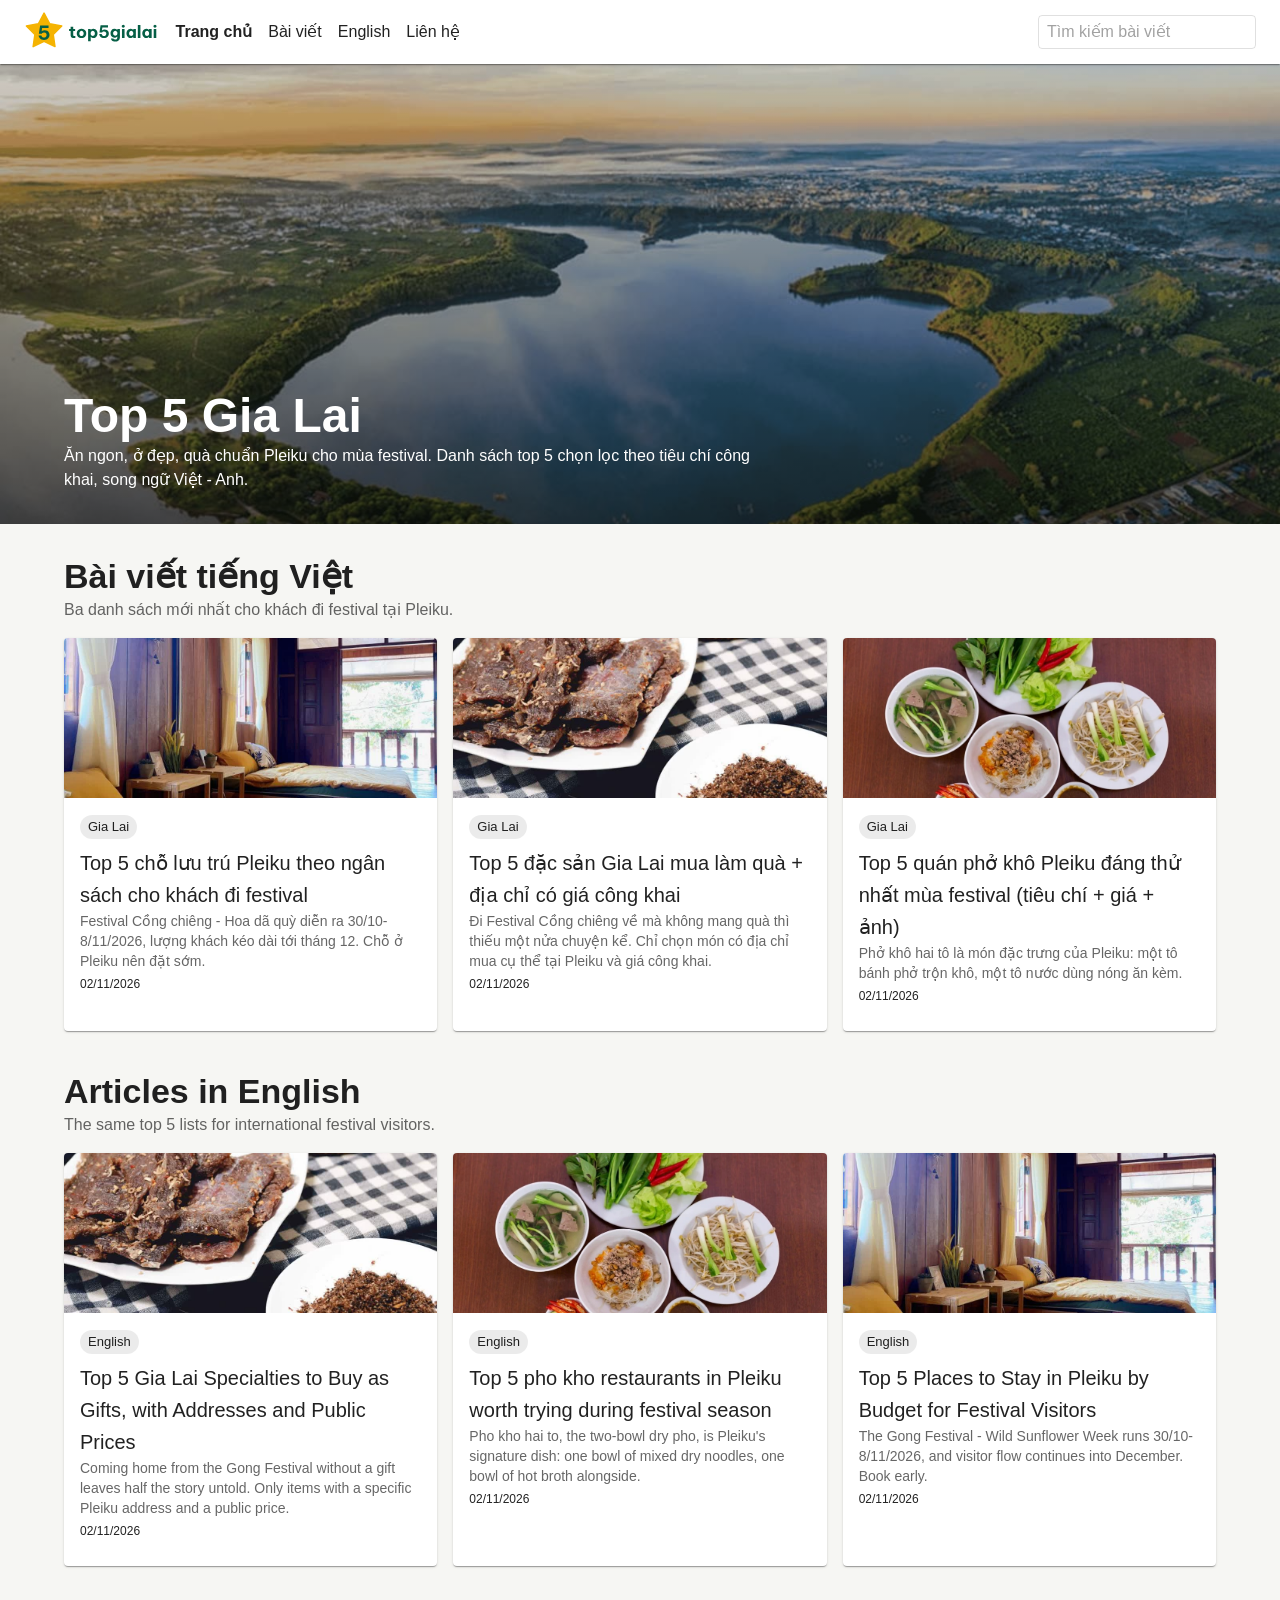
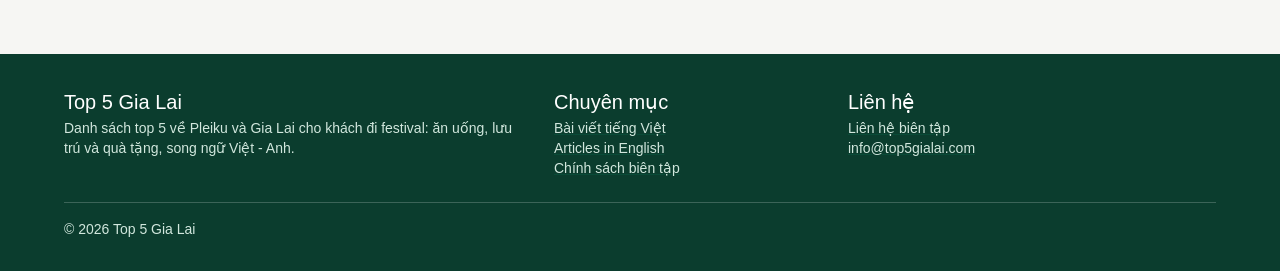
==== commit 39341141: "Replace homepage with perfected React build: real card links, canonical and GA, working search, real" ====
--- a/index.html
+++ b/index.html
@@ -1,26 +1,2 @@
-<!DOCTYPE html><html lang="vi"><head><meta http-equiv="Content-Security-Policy" content="default-src 'self'; img-src 'self' data: https://static.cloudflareinsights.com; script-src-elem 'self' https://static.cloudflareinsights.com https://www.googletagmanager.com 'sha256-UXmooJPguoqOtVRpI6l/FpOUixE/SNHxZro4If8JUB8=' 'sha256-Fy3p0qXgxsCeh59UKZ5259oJk9CBX78bIwkifo+Gm1g='; style-src-elem 'self'; connect-src 'self' https://static.cloudflareinsights.com https://www.google-analytics.com https://region1.google-analytics.com https://www.googletagmanager.com;"><meta charset="utf-8"><title>Top 5 Gia Lai</title><meta name="description" content="Top 5 Gia Lai: top 5 quán phở khô Pleiku, chỗ lưu trú theo ngân sách và đặc sản Gia Lai mua làm quà."><meta name="viewport" content="width=device-width,initial-scale=1"><link rel="canonical" href="https://top5gialai.com/"><meta property="og:title" content="Top 5 Gia Lai"><meta property="og:image" content="/images/hero-bienho.jpg"><meta property="og:description" content="Top 5 Gia Lai: top 5 quán phở khô Pleiku, chỗ lưu trú theo ngân sách và đặc sản Gia Lai mua làm quà."><script type="application/ld+json">{"@context":"https://schema.org","@type":"WebSite","name":"Top 5 Gia Lai"}</script><link rel="stylesheet" href="/assets/home.css">
-<!-- Google tag (gtag.js) -->
-<script async src="https://www.googletagmanager.com/gtag/js?id=G-HRZZ1B5LQT"></script>
-<script>
-  window.dataLayer = window.dataLayer || [];
-  function gtag(){dataLayer.push(arguments);}
-  gtag('js', new Date());
-  gtag('config', 'G-HRZZ1B5LQT');
-</script>
-<link rel="icon" type="image/svg+xml" href="/favicon.svg"></head><body>
-<header class="site"><div class="wrap"><div class="brand"><img src="/images/logo-v2.svg" alt="" width="36" height="36"><span>Top 5 Gia Lai</span></div><nav class="main"><a href="/">Trang chủ</a><a href="#bai-viet">Bài viết</a><a href="#english">English</a><a href="/lien-he.html">Liên hệ</a></nav></div></header>
-<div class="hero"><img src="/images/hero-bienho.jpg" alt="Toàn cảnh Biển Hồ Pleiku, Gia Lai"><div class="shade"></div><div class="text"><div class="wrap"><h1>Top 5 Gia Lai</h1><p>Ăn ngon, ở đẹp, quà chuẩn Pleiku cho mùa festival. Danh sách top 5 chọn lọc theo tiêu chí công khai, song ngữ Việt - Anh.</p></div></div></div>
-<main><div class="wrap">
-<section class="block" id="bai-viet"><h2>Bài viết tiếng Việt</h2><p class="sub">Ba danh sách mới nhất cho khách đi festival tại Pleiku.</p><div class="grid">
-<article class="card"><img src="/images/pho-kho.jpg" alt="Tô phở khô Gia Lai ăn kèm rau sống và chanh ớt"><div class="body"><div><span class="tag">Ẩm thực</span></div><h3><a href="/bai-viet/top-5-quan-pho-kho-pleiku.html">Top 5 quán phở khô Pleiku đáng thử nhất mùa festival</a></h3><p>Phở khô hai tô là món đặc trưng của Pleiku: một tô bánh phở trộn khô, một tô nước dùng nóng ăn kèm.</p><a class="more" href="/bai-viet/top-5-quan-pho-kho-pleiku.html">Đọc bài</a></div></article>
-<article class="card"><img src="/images/homestay.jpg" alt="Phòng homestay gỗ ấm cúng tại Pleiku"><div class="body"><div><span class="tag">Lưu trú</span></div><h3><a href="/bai-viet/top-5-cho-luu-tru-pleiku-theo-ngan-sach.html">Top 5 chỗ lưu trú Pleiku theo ngân sách cho khách đi festival</a></h3><p>Festival Cồng chiêng - Hoa dã quỳ diễn ra 30/10-8/11/2026, lượng khách kéo dài tới tháng 12. Chỗ ở Pleiku nên đặt sớm.</p><a class="more" href="/bai-viet/top-5-cho-luu-tru-pleiku-theo-ngan-sach.html">Đọc bài</a></div></article>
-<article class="card"><img src="/images/dac-san.jpg" alt="Bò một nắng và muối kiến vàng, đặc sản Gia Lai mua làm quà"><div class="body"><div><span class="tag">Quà tặng</span></div><h3><a href="/bai-viet/top-5-dac-san-gia-lai-mua-lam-qua-dia-chi-gia-cong-khai.html">Top 5 đặc sản Gia Lai mua làm quà + địa chỉ có giá công khai</a></h3><p>Đi Festival Cồng chiêng về mà không mang quà thì thiếu một nửa chuyện kể. Chỉ chọn món có địa chỉ mua cụ thể tại Pleiku và giá công khai.</p><a class="more" href="/bai-viet/top-5-dac-san-gia-lai-mua-lam-qua-dia-chi-gia-cong-khai.html">Đọc bài</a></div></article>
-</div></section>
-<section class="block" id="english"><h2>Articles in English</h2><p class="sub">The same top 5 lists for international festival visitors.</p><div class="grid">
-<article class="card"><img src="/images/pho-kho.jpg" alt="A bowl of Gia Lai dry pho with fresh herbs, lime and chili"><div class="body"><div><span class="tag">Food</span></div><h3><a href="/bai-viet/top-5-pho-kho-pleiku-en.html">Top 5 pho kho restaurants in Pleiku worth trying during festival season</a></h3><p>Pho kho hai to, the two-bowl dry pho, is Pleiku's signature dish: one bowl of mixed dry noodles, one bowl of hot broth alongside.</p><a class="more" href="/bai-viet/top-5-pho-kho-pleiku-en.html">Read article</a></div></article>
-<article class="card"><img src="/images/homestay.jpg" alt="A cozy wooden homestay room in Pleiku"><div class="body"><div><span class="tag">Stay</span></div><h3><a href="/bai-viet/top-5-places-to-stay-pleiku-by-budget-en.html">Top 5 Places to Stay in Pleiku by Budget for Festival Visitors</a></h3><p>The Gong Festival - Wild Sunflower Week runs 30/10-8/11/2026, and visitor flow continues into December. Book early.</p><a class="more" href="/bai-viet/top-5-places-to-stay-pleiku-by-budget-en.html">Read article</a></div></article>
-<article class="card"><img src="/images/dac-san.jpg" alt="Gia Lai sun-dried beef with yellow ant salt, a gift specialty"><div class="body"><div><span class="tag">Gifts</span></div><h3><a href="/bai-viet/top-5-gia-lai-specialties-gifts-en.html">Top 5 Gia Lai Specialties to Buy as Gifts, with Addresses and Public Prices</a></h3><p>Coming home from the Gong Festival without a gift leaves half the story untold. Only items with a specific Pleiku address and a public price.</p><a class="more" href="/bai-viet/top-5-gia-lai-specialties-gifts-en.html">Read article</a></div></article>
-</div></section>
-</div></main>
-<footer class="site"><div class="wrap"><div><h4>Top 5 Gia Lai</h4><p>Danh sách top 5 về Pleiku và Gia Lai cho khách đi festival: ăn uống, lưu trú và quà tặng, song ngữ Việt - Anh.</p></div><div><h4>Chuyên mục</h4><ul><li><a href="#bai-viet">Bài viết tiếng Việt</a></li><li><a href="#english">Articles in English</a></li><li><a href="/chinh-sach-bien-tap.html">Chính sách biên tập</a></li></ul></div><div><h4>Liên hệ</h4><ul><li><a href="/lien-he.html">Liên hệ biên tập</a></li><li><a href="mailto:info@top5gialai.com">info@top5gialai.com</a></li></ul></div></div><div class="base"><div class="wrap">© 2026 Top 5 Gia Lai</div></div></footer>
-<script defer src="https://static.cloudflareinsights.com/beacon.min.js" data-cf-beacon='{"token": "f474a5814be14bfebde45ad0e4297046"}'></script></body></html>
+<!doctype html><html lang="vi"><head><meta charset="utf-8"><meta name="viewport" content="width=device-width,initial-scale=1"><title>Top 5 Gia Lai - Ăn ngon, ở đẹp, quà chuẩn Pleiku</title><link rel="icon" type="image/svg+xml" href="/favicon.svg"><meta name="description" content="Top 5 Gia Lai: top 5 quán phở khô Pleiku, chỗ lưu trú theo ngân sách và đặc sản Gia Lai mua làm quà, song ngữ Việt - Anh."><link rel="canonical" href="https://top5gialai.com/"><meta property="og:type" content="website"><meta property="og:locale" content="vi_VN"><meta property="og:title" content="Top 5 Gia Lai - Ăn ngon, ở đẹp, quà chuẩn Pleiku"><meta property="og:description" content="Top 5 Gia Lai: top 5 quán phở khô Pleiku, chỗ lưu trú theo ngân sách và đặc sản Gia Lai mua làm quà, song ngữ Việt - Anh."><meta property="og:image" content="https://top5gialai.com/images/hero-bienho.jpg"><meta property="og:url" content="https://top5gialai.com/"><meta name="theme-color" content="#065F46"><meta http-equiv="Content-Security-Policy" content="default-src 'self'; img-src 'self' data: https://www.google-analytics.com; style-src 'self' 'unsafe-inline' https://fonts.googleapis.com; font-src https://fonts.gstatic.com; script-src 'self' https://www.googletagmanager.com; connect-src 'self' https://www.google-analytics.com https://region1.google-analytics.com https://www.googletagmanager.com"><link rel="preconnect" href="https://fonts.googleapis.com"><link rel="preconnect" href="https://fonts.gstatic.com" crossorigin><link rel="stylesheet" href="https://fonts.googleapis.com/css2?family=Be+Vietnam+Pro:wght@400;700;800&family=Noto+Sans:wght@400;700&display=swap"><script async src="https://www.googletagmanager.com/gtag/js?id=G-HRZZ1B5LQT"></script><script src="/ga.js"></script>  <script type="module" crossorigin src="/assets/index-qG5BzUiC.js"></script>
+</head><body><a href="#bai-viet" style="position:absolute;left:-999px" onfocus="this.style.left='8px'">Bỏ qua tới nội dung</a><div id="root"><noscript><h1>Top 5 Gia Lai - Ăn ngon, ở đẹp, quà chuẩn Pleiku</h1><p>Top 5 quán phở khô Pleiku, chỗ lưu trú theo ngân sách và đặc sản Gia Lai mua làm quà, song ngữ Việt - Anh.</p><ul><li><a href="/bai-viet/top-5-cho-luu-tru-pleiku-theo-ngan-sach.html">Top 5 chỗ lưu trú Pleiku theo ngân sách cho khách đi festival</a></li><li><a href="/bai-viet/top-5-dac-san-gia-lai-mua-lam-qua-dia-chi-gia-cong-khai.html">Top 5 đặc sản Gia Lai mua làm quà + địa chỉ có giá công khai</a></li><li><a href="/bai-viet/top-5-quan-pho-kho-pleiku.html">Top 5 quán phở khô Pleiku đáng thử nhất mùa festival (tiêu chí + giá + ảnh)</a></li><li><a href="/bai-viet/top-5-places-to-stay-pleiku-by-budget-en.html">Top 5 Places to Stay in Pleiku by Budget for Festival Visitors</a></li><li><a href="/bai-viet/top-5-gia-lai-specialties-gifts-en.html">Top 5 Gia Lai Specialties to Buy as Gifts, with Addresses and Public Prices</a></li><li><a href="/bai-viet/top-5-pho-kho-pleiku-en.html">Top 5 pho kho restaurants in Pleiku worth trying during festival season</a></li></ul></noscript></div></body></html>
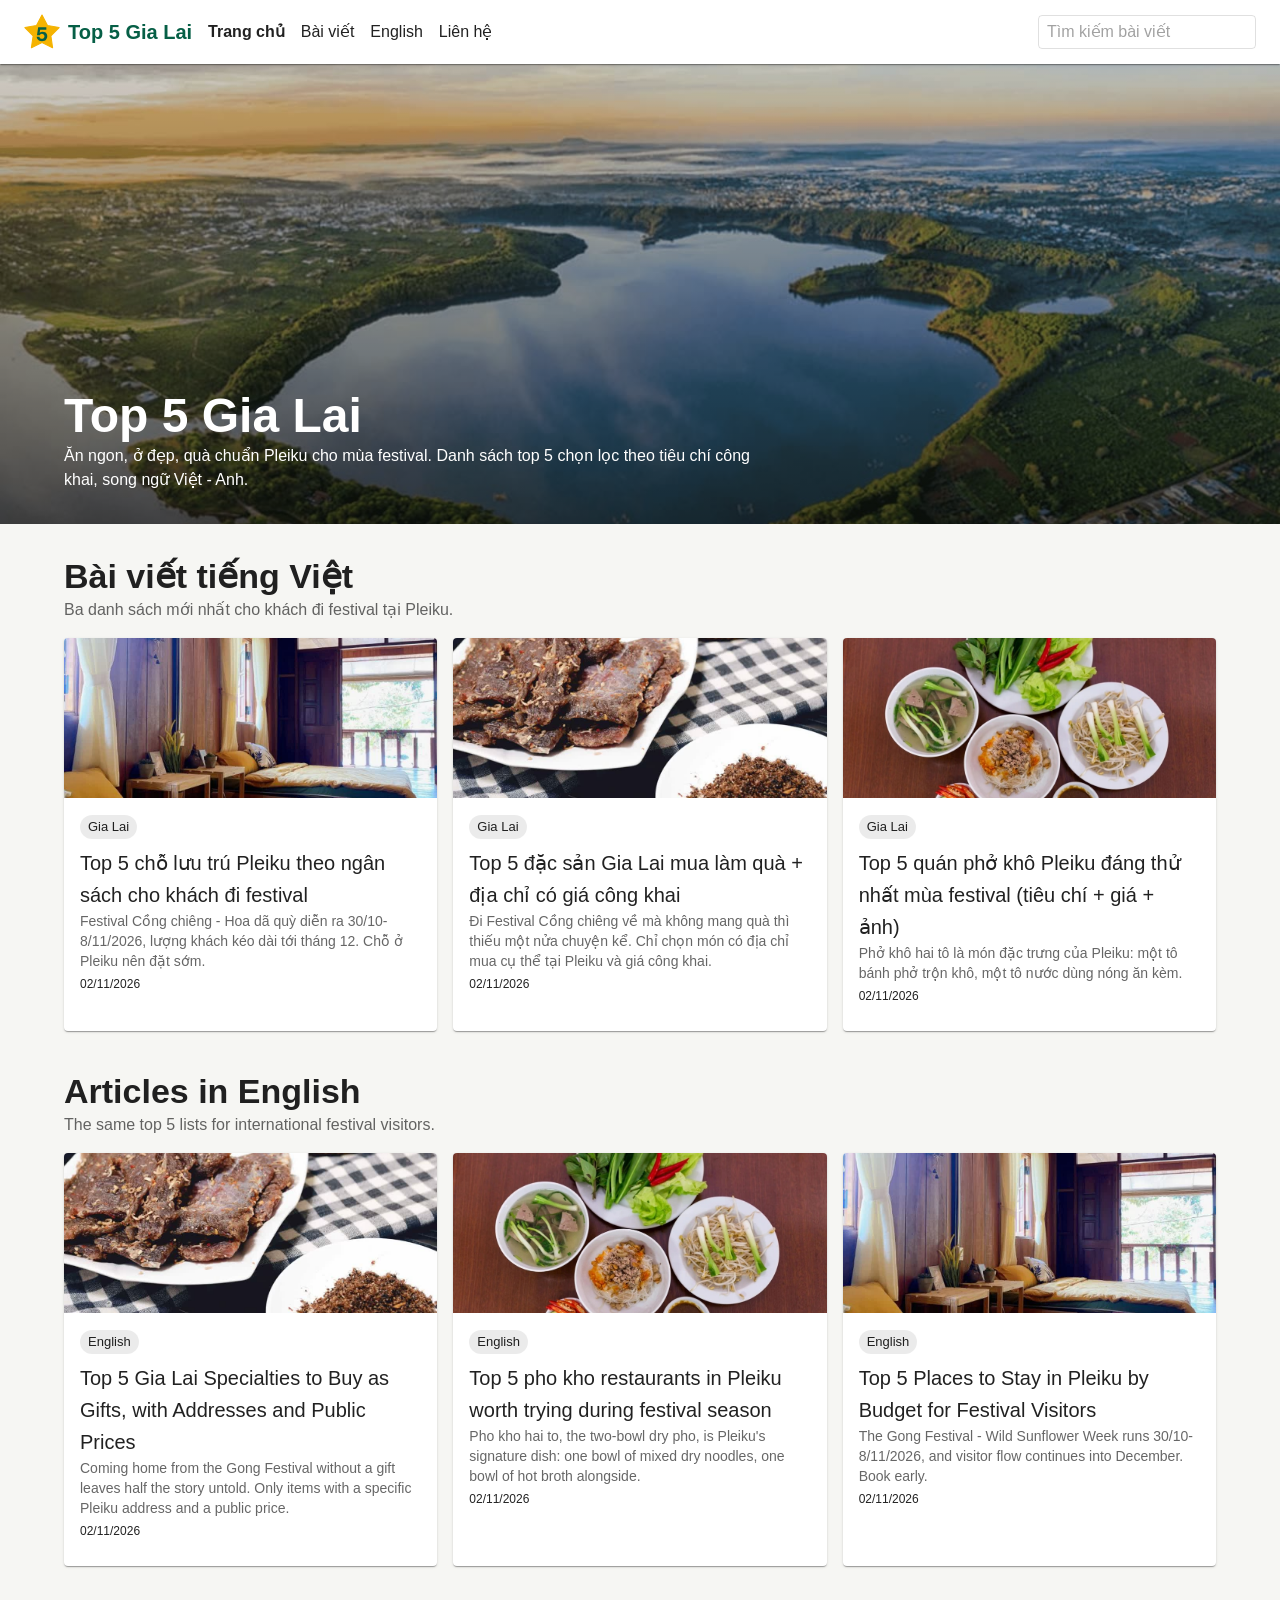
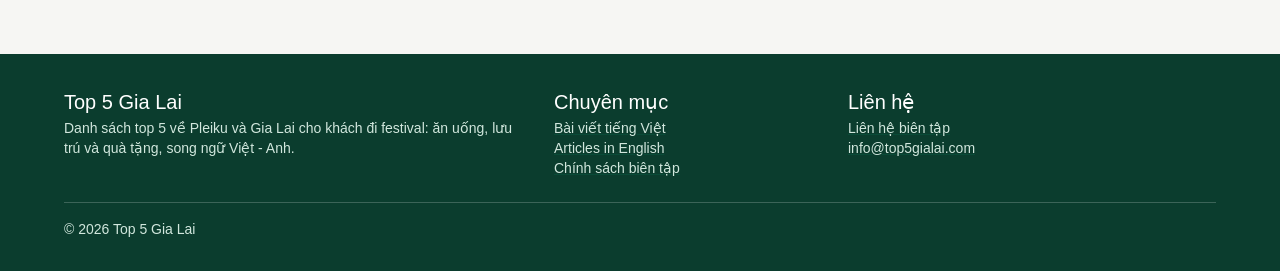
==== commit 8d22f911: "Fix black header logo: use images/logo-v2.svg plus site name, drop cache-poisoned root logo.svg" ====
--- a/index.html
+++ b/index.html
@@ -1,2 +1,2 @@
-<!doctype html><html lang="vi"><head><meta charset="utf-8"><meta name="viewport" content="width=device-width,initial-scale=1"><title>Top 5 Gia Lai - Ăn ngon, ở đẹp, quà chuẩn Pleiku</title><link rel="icon" type="image/svg+xml" href="/favicon.svg"><meta name="description" content="Top 5 Gia Lai: top 5 quán phở khô Pleiku, chỗ lưu trú theo ngân sách và đặc sản Gia Lai mua làm quà, song ngữ Việt - Anh."><link rel="canonical" href="https://top5gialai.com/"><meta property="og:type" content="website"><meta property="og:locale" content="vi_VN"><meta property="og:title" content="Top 5 Gia Lai - Ăn ngon, ở đẹp, quà chuẩn Pleiku"><meta property="og:description" content="Top 5 Gia Lai: top 5 quán phở khô Pleiku, chỗ lưu trú theo ngân sách và đặc sản Gia Lai mua làm quà, song ngữ Việt - Anh."><meta property="og:image" content="https://top5gialai.com/images/hero-bienho.jpg"><meta property="og:url" content="https://top5gialai.com/"><meta name="theme-color" content="#065F46"><meta http-equiv="Content-Security-Policy" content="default-src 'self'; img-src 'self' data: https://www.google-analytics.com; style-src 'self' 'unsafe-inline' https://fonts.googleapis.com; font-src https://fonts.gstatic.com; script-src 'self' https://www.googletagmanager.com; connect-src 'self' https://www.google-analytics.com https://region1.google-analytics.com https://www.googletagmanager.com"><link rel="preconnect" href="https://fonts.googleapis.com"><link rel="preconnect" href="https://fonts.gstatic.com" crossorigin><link rel="stylesheet" href="https://fonts.googleapis.com/css2?family=Be+Vietnam+Pro:wght@400;700;800&family=Noto+Sans:wght@400;700&display=swap"><script async src="https://www.googletagmanager.com/gtag/js?id=G-HRZZ1B5LQT"></script><script src="/ga.js"></script>  <script type="module" crossorigin src="/assets/index-qG5BzUiC.js"></script>
-</head><body><a href="#bai-viet" style="position:absolute;left:-999px" onfocus="this.style.left='8px'">Bỏ qua tới nội dung</a><div id="root"><noscript><h1>Top 5 Gia Lai - Ăn ngon, ở đẹp, quà chuẩn Pleiku</h1><p>Top 5 quán phở khô Pleiku, chỗ lưu trú theo ngân sách và đặc sản Gia Lai mua làm quà, song ngữ Việt - Anh.</p><ul><li><a href="/bai-viet/top-5-cho-luu-tru-pleiku-theo-ngan-sach.html">Top 5 chỗ lưu trú Pleiku theo ngân sách cho khách đi festival</a></li><li><a href="/bai-viet/top-5-dac-san-gia-lai-mua-lam-qua-dia-chi-gia-cong-khai.html">Top 5 đặc sản Gia Lai mua làm quà + địa chỉ có giá công khai</a></li><li><a href="/bai-viet/top-5-quan-pho-kho-pleiku.html">Top 5 quán phở khô Pleiku đáng thử nhất mùa festival (tiêu chí + giá + ảnh)</a></li><li><a href="/bai-viet/top-5-places-to-stay-pleiku-by-budget-en.html">Top 5 Places to Stay in Pleiku by Budget for Festival Visitors</a></li><li><a href="/bai-viet/top-5-gia-lai-specialties-gifts-en.html">Top 5 Gia Lai Specialties to Buy as Gifts, with Addresses and Public Prices</a></li><li><a href="/bai-viet/top-5-pho-kho-pleiku-en.html">Top 5 pho kho restaurants in Pleiku worth trying during festival season</a></li></ul></noscript></div></body></html>
+<!doctype html><html lang="vi"><head><meta charset="utf-8"><meta name="viewport" content="width=device-width,initial-scale=1"><title>Top 5 Gia Lai - Ăn ngon, ở đẹp, quà chuẩn Pleiku</title><link rel="icon" type="image/svg+xml" href="/favicon.svg"><meta name="description" content="Top 5 Gia Lai: top 5 quán phở khô Pleiku, chỗ lưu trú theo ngân sách và đặc sản Gia Lai mua làm quà, song ngữ Việt - Anh."><link rel="canonical" href="https://top5gialai.com/"><meta property="og:type" content="website"><meta property="og:locale" content="vi_VN"><meta property="og:title" content="Top 5 Gia Lai - Ăn ngon, ở đẹp, quà chuẩn Pleiku"><meta property="og:description" content="Top 5 Gia Lai: top 5 quán phở khô Pleiku, chỗ lưu trú theo ngân sách và đặc sản Gia Lai mua làm quà, song ngữ Việt - Anh."><meta property="og:image" content="https://top5gialai.com/images/hero-bienho.jpg"><meta property="og:url" content="https://top5gialai.com/"><meta name="theme-color" content="#065F46"><meta http-equiv="Content-Security-Policy" content="default-src 'self'; img-src 'self' data: https://www.google-analytics.com; style-src 'self' 'unsafe-inline' https://fonts.googleapis.com; font-src https://fonts.gstatic.com; script-src 'self' https://www.googletagmanager.com; connect-src 'self' https://www.google-analytics.com https://region1.google-analytics.com https://www.googletagmanager.com"><link rel="preconnect" href="https://fonts.googleapis.com"><link rel="preconnect" href="https://fonts.gstatic.com" crossorigin><link rel="stylesheet" href="https://fonts.googleapis.com/css2?family=Be+Vietnam+Pro:wght@400;700;800&family=Noto+Sans:wght@400;700&display=swap"><script async src="https://www.googletagmanager.com/gtag/js?id=G-HRZZ1B5LQT"></script><script src="/ga.js"></script>  <script type="module" crossorigin src="/assets/index-B-wU2ZWi.js"></script>
+</head><body><a href="#bai-viet" style="position:absolute;left:-999px" onfocus="this.style.left='8px'">Bỏ qua tới nội dung</a><div id="root"><noscript><h1>Top 5 Gia Lai - Ăn ngon, ở đẹp, quà chuẩn Pleiku</h1><p>Top 5 quán phở khô Pleiku, chỗ lưu trú theo ngân sách và đặc sản Gia Lai mua làm quà, song ngữ Việt - Anh.</p></noscript></div></body></html>
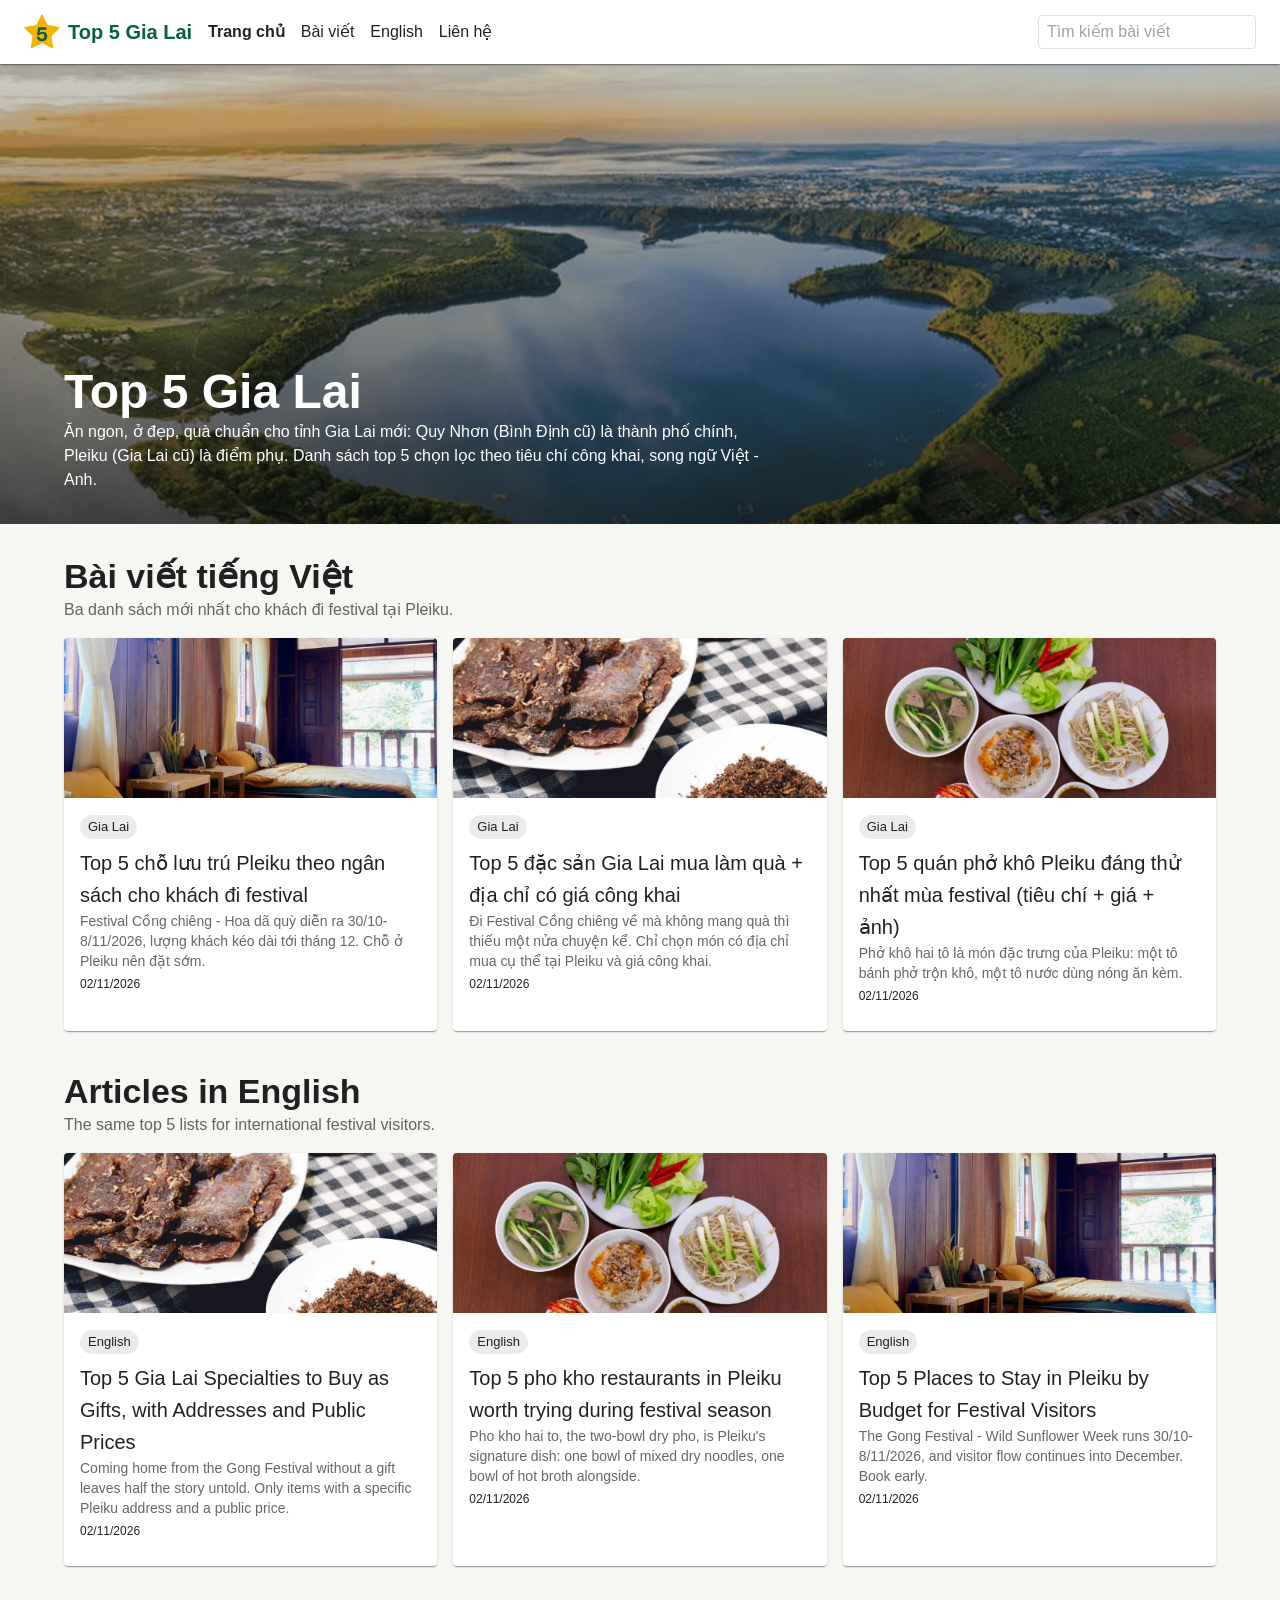
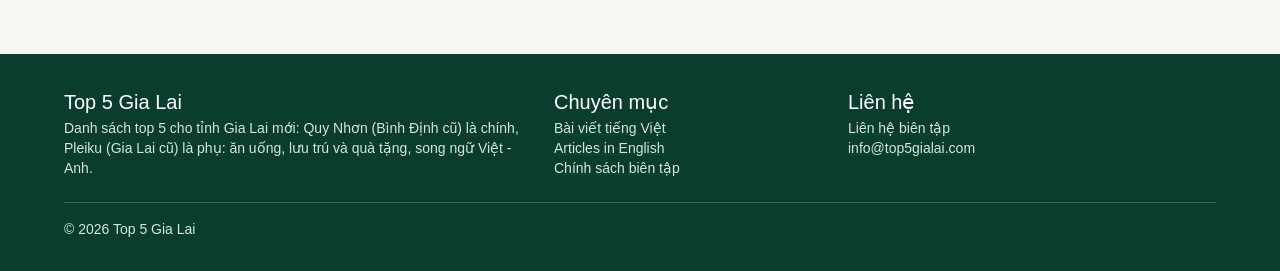
==== commit e7058ecb: "Clarify geography: new Gia Lai province, Quy Nhon (old Binh Dinh) primary, Pleiku (old Gia Lai) seco" ====
--- a/index.html
+++ b/index.html
@@ -1,2 +1,2 @@
-<!doctype html><html lang="vi"><head><meta charset="utf-8"><meta name="viewport" content="width=device-width,initial-scale=1"><title>Top 5 Gia Lai - Ăn ngon, ở đẹp, quà chuẩn Pleiku</title><link rel="icon" type="image/svg+xml" href="/favicon.svg"><meta name="description" content="Top 5 Gia Lai: top 5 quán phở khô Pleiku, chỗ lưu trú theo ngân sách và đặc sản Gia Lai mua làm quà, song ngữ Việt - Anh."><link rel="canonical" href="https://top5gialai.com/"><meta property="og:type" content="website"><meta property="og:locale" content="vi_VN"><meta property="og:title" content="Top 5 Gia Lai - Ăn ngon, ở đẹp, quà chuẩn Pleiku"><meta property="og:description" content="Top 5 Gia Lai: top 5 quán phở khô Pleiku, chỗ lưu trú theo ngân sách và đặc sản Gia Lai mua làm quà, song ngữ Việt - Anh."><meta property="og:image" content="https://top5gialai.com/images/hero-bienho.jpg"><meta property="og:url" content="https://top5gialai.com/"><meta name="theme-color" content="#065F46"><meta http-equiv="Content-Security-Policy" content="default-src 'self'; img-src 'self' data: https://www.google-analytics.com; style-src 'self' 'unsafe-inline' https://fonts.googleapis.com; font-src https://fonts.gstatic.com; script-src 'self' https://www.googletagmanager.com; connect-src 'self' https://www.google-analytics.com https://region1.google-analytics.com https://www.googletagmanager.com"><link rel="preconnect" href="https://fonts.googleapis.com"><link rel="preconnect" href="https://fonts.gstatic.com" crossorigin><link rel="stylesheet" href="https://fonts.googleapis.com/css2?family=Be+Vietnam+Pro:wght@400;700;800&family=Noto+Sans:wght@400;700&display=swap"><script async src="https://www.googletagmanager.com/gtag/js?id=G-HRZZ1B5LQT"></script><script src="/ga.js"></script>  <script type="module" crossorigin src="/assets/index-B-wU2ZWi.js"></script>
-</head><body><a href="#bai-viet" style="position:absolute;left:-999px" onfocus="this.style.left='8px'">Bỏ qua tới nội dung</a><div id="root"><noscript><h1>Top 5 Gia Lai - Ăn ngon, ở đẹp, quà chuẩn Pleiku</h1><p>Top 5 quán phở khô Pleiku, chỗ lưu trú theo ngân sách và đặc sản Gia Lai mua làm quà, song ngữ Việt - Anh.</p></noscript></div></body></html>
+<!doctype html><html lang="vi"><head><meta charset="utf-8"><meta name="viewport" content="width=device-width,initial-scale=1"><title>Top 5 Gia Lai - Ăn ngon, ở đẹp, quà chuẩn Pleiku</title><link rel="icon" type="image/svg+xml" href="/favicon.svg"><meta name="description" content="Top 5 Gia Lai mới: Quy Nhơn (Bình Định cũ) là thành phố chính, Pleiku (Gia Lai cũ) là điểm phụ. Top 5 quán phở khô Pleiku, chỗ lưu trú theo ngân sách và đặc sản Gia Lai mua làm quà, song ngữ Việt - Anh."><link rel="canonical" href="https://top5gialai.com/"><meta property="og:type" content="website"><meta property="og:locale" content="vi_VN"><meta property="og:title" content="Top 5 Gia Lai - Ăn ngon, ở đẹp, quà chuẩn Pleiku"><meta property="og:description" content="Top 5 Gia Lai mới: Quy Nhơn (Bình Định cũ) là thành phố chính, Pleiku (Gia Lai cũ) là điểm phụ. Top 5 quán phở khô Pleiku, chỗ lưu trú theo ngân sách và đặc sản Gia Lai mua làm quà, song ngữ Việt - Anh."><meta property="og:image" content="https://top5gialai.com/images/hero-bienho.jpg"><meta property="og:url" content="https://top5gialai.com/"><meta name="theme-color" content="#065F46"><meta http-equiv="Content-Security-Policy" content="default-src 'self'; img-src 'self' data: https://www.google-analytics.com; style-src 'self' 'unsafe-inline' https://fonts.googleapis.com; font-src https://fonts.gstatic.com; script-src 'self' https://www.googletagmanager.com; connect-src 'self' https://www.google-analytics.com https://region1.google-analytics.com https://www.googletagmanager.com"><link rel="preconnect" href="https://fonts.googleapis.com"><link rel="preconnect" href="https://fonts.gstatic.com" crossorigin><link rel="stylesheet" href="https://fonts.googleapis.com/css2?family=Be+Vietnam+Pro:wght@400;700;800&family=Noto+Sans:wght@400;700&display=swap"><script async src="https://www.googletagmanager.com/gtag/js?id=G-HRZZ1B5LQT"></script><script src="/ga.js"></script>  <script type="module" crossorigin src="/assets/index-ChZK9jIk.js"></script>
+</head><body><a href="#bai-viet" style="position:absolute;left:-999px" onfocus="this.style.left='8px'">Bỏ qua tới nội dung</a><div id="root"><noscript><h1>Top 5 Gia Lai - Ăn ngon, ở đẹp, quà chuẩn Pleiku</h1><p>Tỉnh Gia Lai mới: Quy Nhơn (Bình Định cũ) là chính, Pleiku (Gia Lai cũ) là phụ. Top 5 quán phở khô Pleiku, chỗ lưu trú theo ngân sách và đặc sản Gia Lai mua làm quà, song ngữ Việt - Anh.</p></noscript></div></body></html>
